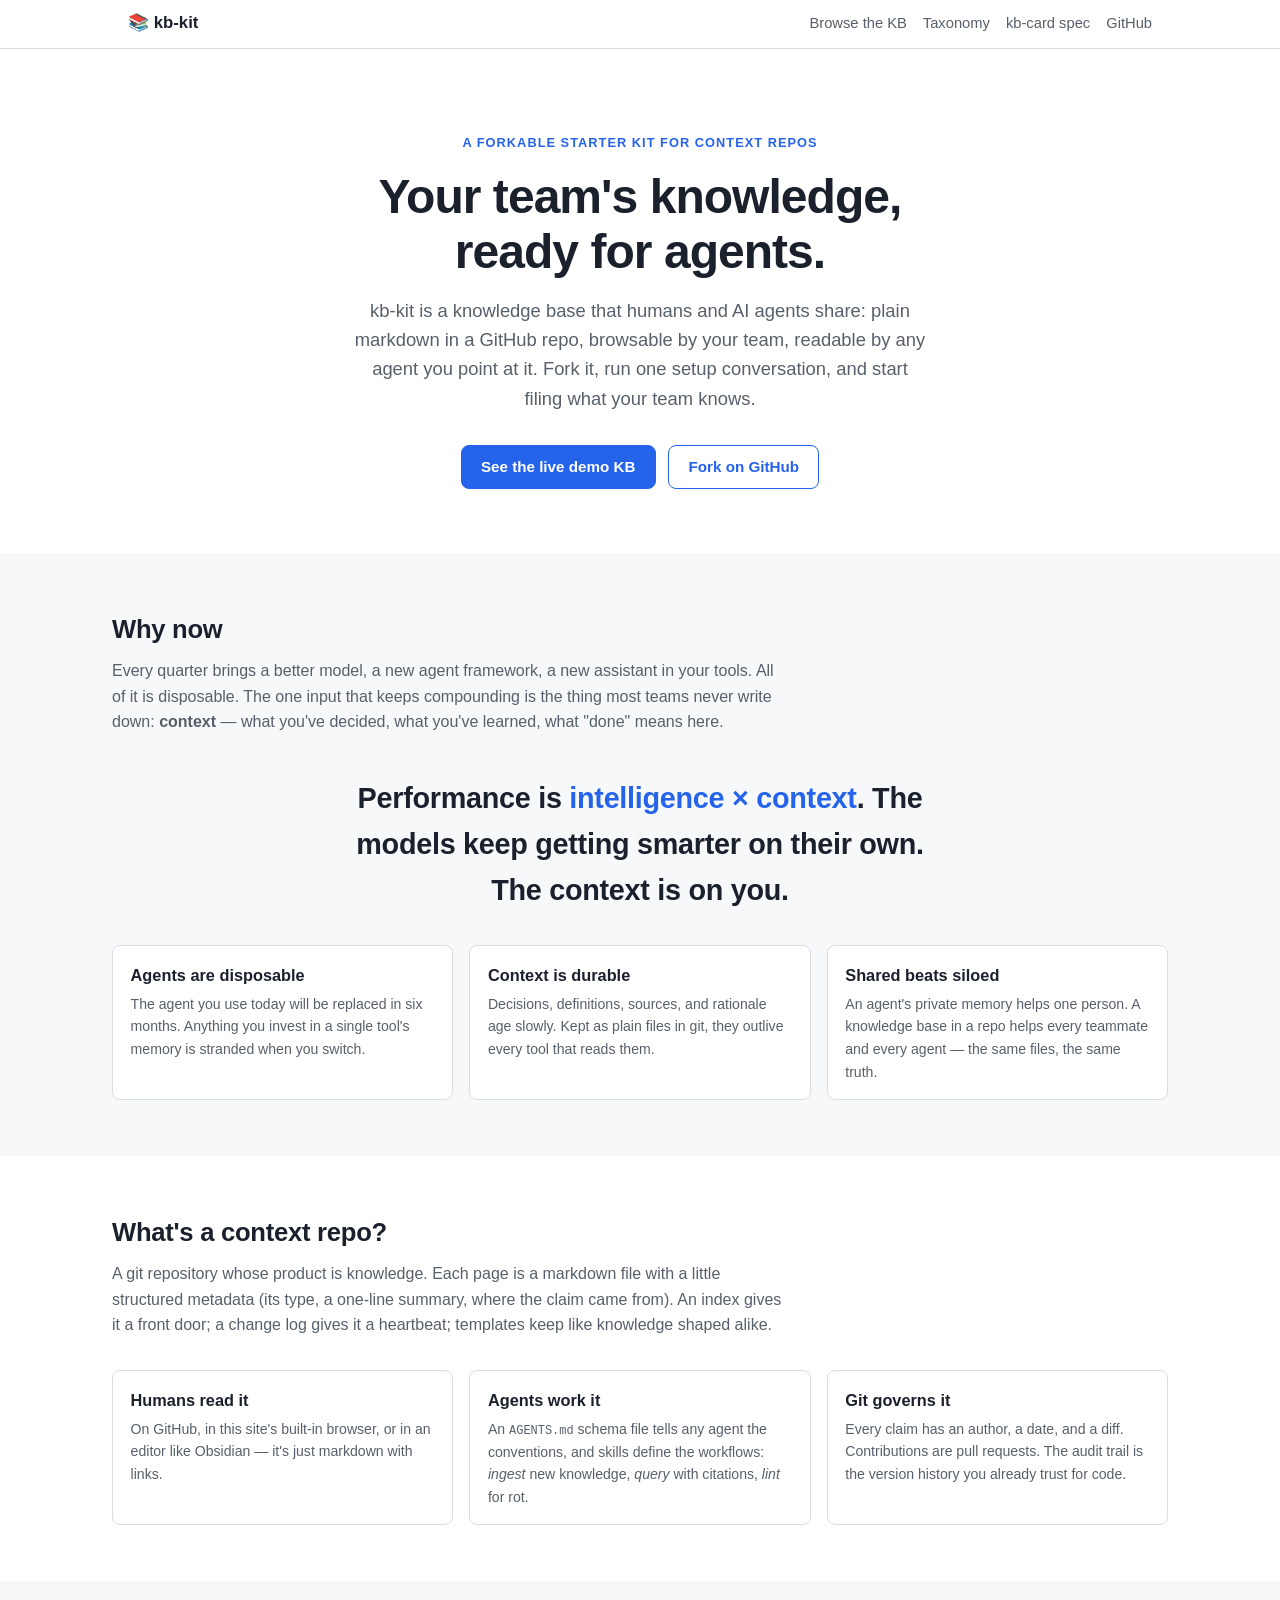
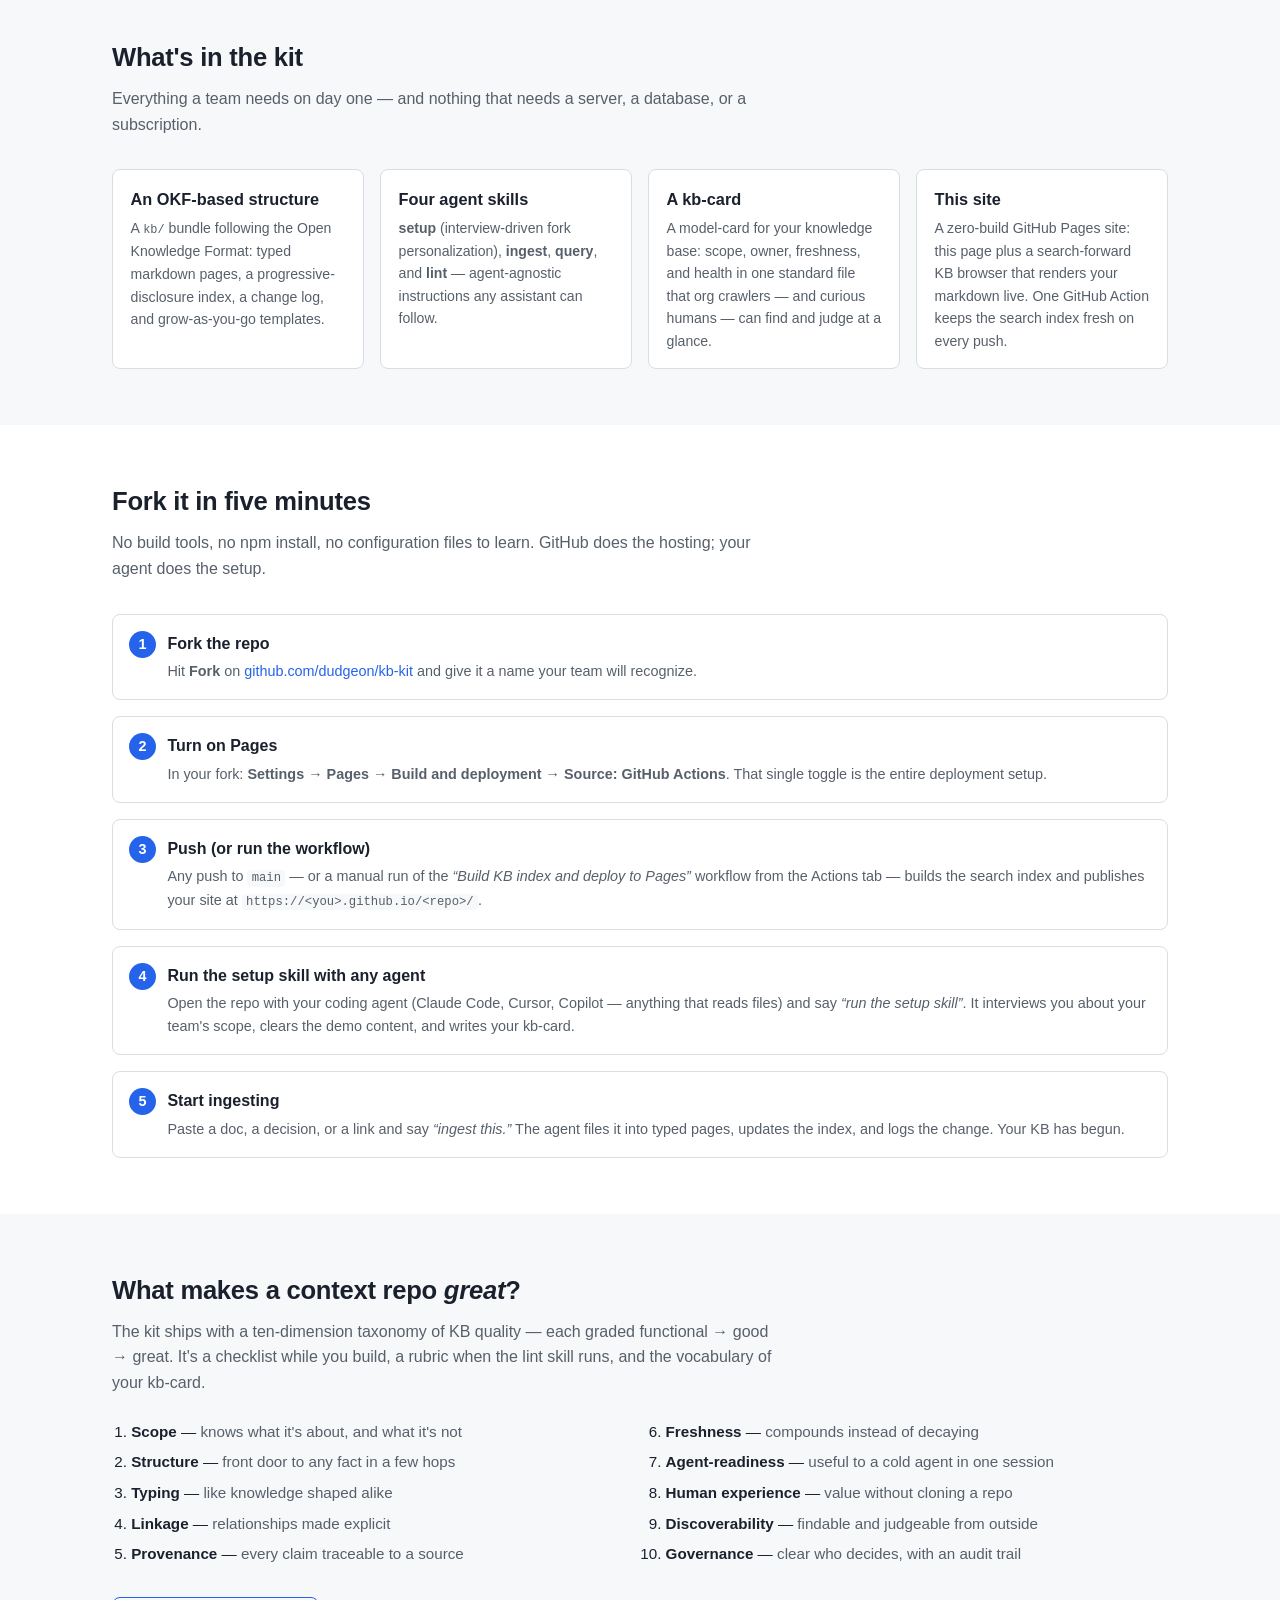
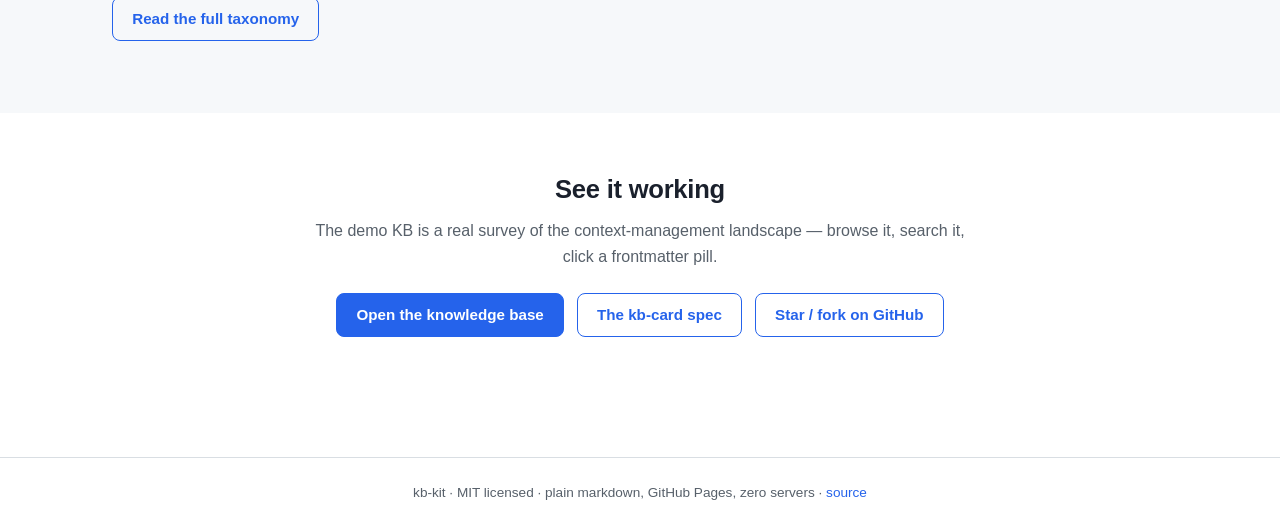
==== index.html @ ea8fd017 "Complete static site: app shell, marketing page, build pipeline, site guide - index.html marketing p" ====
<!doctype html>
<!--
  index.html — the kb-kit marketing / explainer page (site root)
  ==============================================================

  WHAT THIS IS
    The front door of a kb-kit fork's GitHub Pages site. Pure static HTML +
    the shared stylesheet — NO JavaScript is required for this page, no
    external fonts, no CDNs; it renders under a strict CSP. The audience is
    product managers and team leads who have never heard of a "context repo".

  HOW IT FITS
    - Styles: assets/css/site.css (sections 1–4). Brand colors and fonts
      are CSS custom properties at the top of that file — change them there,
      not here.
    - The live KB browser is the sibling page knowledge-base.html; deep KB
      links use its hash routes (#/page/…, #/type/…).

  SAFE TO CUSTOMIZE (forks: make this page yours)
    - All copy. After forking, this page should sell YOUR knowledge base,
      not kb-kit — the setup skill will prompt you to rewrite the hero.
    - Replace github.com/dudgeon/kb-kit links with your repo.
    - Reorder/remove sections; they're independent <section> blocks.

  WILL BREAK THINGS
    - Moving this file out of the repo root (relative links to
      knowledge-base.html and assets/ would dangle).
    - Adding CDN <script>/<link> tags (self-contained is an invariant).
-->
<html lang="en">
<head>
  <meta charset="utf-8">
  <meta name="viewport" content="width=device-width, initial-scale=1">
  <title>kb-kit — your team's knowledge, ready for agents</title>
  <meta name="description" content="A forkable starter kit for context repos: a knowledge base your team and your AI agents read, write, and trust — plain markdown, GitHub Pages, no servers.">
  <meta name="color-scheme" content="light dark">
  <link rel="stylesheet" href="assets/css/site.css">
  <link rel="icon" href="data:image/svg+xml,%3Csvg xmlns='http://www.w3.org/2000/svg' viewBox='0 0 100 100'%3E%3Ctext y='0.9em' font-size='90'%3E%F0%9F%93%9A%3C/text%3E%3C/svg%3E">
</head>
<body>

  <!-- ============================================================ -->
  <!-- Header                                                        -->
  <!-- ============================================================ -->
  <header class="site-header">
    <div class="inner">
      <a class="brand" href="index.html">📚 kb-kit</a>
      <nav aria-label="Site">
        <a href="knowledge-base.html#/">Browse the KB</a>
        <a href="knowledge-base.html#/page/docs/taxonomy.md">Taxonomy</a>
        <a href="knowledge-base.html#/page/docs/kb-card-spec.md">kb-card spec</a>
        <a href="https://github.com/dudgeon/kb-kit" rel="noopener">GitHub</a>
      </nav>
    </div>
  </header>

  <!-- ============================================================ -->
  <!-- Hero                                                          -->
  <!-- ============================================================ -->
  <section class="mk-hero">
    <div class="inner">
      <span class="mk-kicker">A forkable starter kit for context repos</span>
      <h1>Your team's knowledge,<br>ready for agents.</h1>
      <p class="tagline">
        kb-kit is a knowledge base that humans and AI agents share: plain
        markdown in a GitHub repo, browsable by your team, readable by any
        agent you point at it. Fork it, run one setup conversation, and start
        filing what your team knows.
      </p>
      <div class="cta-row">
        <a class="btn btn-primary" href="knowledge-base.html#/">See the live demo KB</a>
        <a class="btn" href="https://github.com/dudgeon/kb-kit" rel="noopener">Fork on GitHub</a>
      </div>
    </div>
  </section>

  <!-- ============================================================ -->
  <!-- Why now                                                       -->
  <!-- ============================================================ -->
  <section class="mk-section mk-section-alt">
    <div class="inner">
      <h2>Why now</h2>
      <p class="lead">
        Every quarter brings a better model, a new agent framework, a new
        assistant in your tools. All of it is disposable. The one input that
        keeps compounding is the thing most teams never write down:
        <strong>context</strong> — what you've decided, what you've learned,
        what "done" means here.
      </p>
      <blockquote class="mk-quote" style="margin-top:2.5rem">
        Performance is <span class="accent">intelligence × context</span>.
        The models keep getting smarter on their own.
        The context is on you.
      </blockquote>
      <div class="mk-grid">
        <div class="card">
          <h3>Agents are disposable</h3>
          <p>The agent you use today will be replaced in six months. Anything
          you invest in a single tool's memory is stranded when you switch.</p>
        </div>
        <div class="card">
          <h3>Context is durable</h3>
          <p>Decisions, definitions, sources, and rationale age slowly. Kept
          as plain files in git, they outlive every tool that reads them.</p>
        </div>
        <div class="card">
          <h3>Shared beats siloed</h3>
          <p>An agent's private memory helps one person. A knowledge base in
          a repo helps every teammate and every agent — the same files, the
          same truth.</p>
        </div>
      </div>
    </div>
  </section>

  <!-- ============================================================ -->
  <!-- What a context repo is                                        -->
  <!-- ============================================================ -->
  <section class="mk-section">
    <div class="inner">
      <h2>What's a context repo?</h2>
      <p class="lead">
        A git repository whose product is knowledge. Each page is a markdown
        file with a little structured metadata (its type, a one-line summary,
        where the claim came from). An index gives it a front door; a change
        log gives it a heartbeat; templates keep like knowledge shaped alike.
      </p>
      <div class="mk-grid">
        <div class="card">
          <h3>Humans read it</h3>
          <p>On GitHub, in this site's built-in browser, or in an editor like
          Obsidian — it's just markdown with links.</p>
        </div>
        <div class="card">
          <h3>Agents work it</h3>
          <p>An <code style="font-size:0.85em">AGENTS.md</code> schema file tells any agent the
          conventions, and skills define the workflows: <em>ingest</em> new
          knowledge, <em>query</em> with citations, <em>lint</em> for rot.</p>
        </div>
        <div class="card">
          <h3>Git governs it</h3>
          <p>Every claim has an author, a date, and a diff. Contributions are
          pull requests. The audit trail is the version history you already
          trust for code.</p>
        </div>
      </div>
    </div>
  </section>

  <!-- ============================================================ -->
  <!-- What the kit includes                                         -->
  <!-- ============================================================ -->
  <section class="mk-section mk-section-alt">
    <div class="inner">
      <h2>What's in the kit</h2>
      <p class="lead">Everything a team needs on day one — and nothing that
      needs a server, a database, or a subscription.</p>
      <div class="mk-grid">
        <div class="card">
          <h3>An OKF-based structure</h3>
          <p>A <code style="font-size:0.85em">kb/</code> bundle following the Open Knowledge
          Format: typed markdown pages, a progressive-disclosure index, a
          change log, and grow-as-you-go templates.</p>
        </div>
        <div class="card">
          <h3>Four agent skills</h3>
          <p><strong>setup</strong> (interview-driven fork personalization),
          <strong>ingest</strong>, <strong>query</strong>, and
          <strong>lint</strong> — agent-agnostic instructions any assistant
          can follow.</p>
        </div>
        <div class="card">
          <h3>A kb-card</h3>
          <p>A model-card for your knowledge base: scope, owner, freshness,
          and health in one standard file that org crawlers — and curious
          humans — can find and judge at a glance.</p>
        </div>
        <div class="card">
          <h3>This site</h3>
          <p>A zero-build GitHub Pages site: this page plus a search-forward
          KB browser that renders your markdown live. One GitHub Action keeps
          the search index fresh on every push.</p>
        </div>
      </div>
    </div>
  </section>

  <!-- ============================================================ -->
  <!-- How to fork in 5 minutes                                      -->
  <!-- ============================================================ -->
  <section class="mk-section">
    <div class="inner">
      <h2>Fork it in five minutes</h2>
      <p class="lead">No build tools, no npm install, no configuration files
      to learn. GitHub does the hosting; your agent does the setup.</p>
      <ol class="mk-steps">
        <li>
          <h3>Fork the repo</h3>
          <p>Hit <strong>Fork</strong> on
          <a href="https://github.com/dudgeon/kb-kit" rel="noopener">github.com/dudgeon/kb-kit</a>
          and give it a name your team will recognize.</p>
        </li>
        <li>
          <h3>Turn on Pages</h3>
          <p>In your fork: <strong>Settings → Pages → Build and deployment →
          Source: GitHub Actions</strong>. That single toggle is the entire
          deployment setup.</p>
        </li>
        <li>
          <h3>Push (or run the workflow)</h3>
          <p>Any push to <code>main</code> — or a manual run of the
          <em>“Build KB index and deploy to Pages”</em> workflow from the
          Actions tab — builds the search index and publishes your site at
          <code>https://&lt;you&gt;.github.io/&lt;repo&gt;/</code>.</p>
        </li>
        <li>
          <h3>Run the setup skill with any agent</h3>
          <p>Open the repo with your coding agent (Claude Code, Cursor,
          Copilot — anything that reads files) and say
          <em>“run the setup skill”</em>. It interviews you about your team's
          scope, clears the demo content, and writes your kb-card.</p>
        </li>
        <li>
          <h3>Start ingesting</h3>
          <p>Paste a doc, a decision, or a link and say <em>“ingest
          this.”</em> The agent files it into typed pages, updates the index,
          and logs the change. Your KB has begun.</p>
        </li>
      </ol>
    </div>
  </section>

  <!-- ============================================================ -->
  <!-- Taxonomy teaser                                               -->
  <!-- ============================================================ -->
  <section class="mk-section mk-section-alt">
    <div class="inner">
      <h2>What makes a context repo <em>great</em>?</h2>
      <p class="lead">
        The kit ships with a ten-dimension taxonomy of KB quality — each
        graded functional → good → great. It's a checklist while you build,
        a rubric when the lint skill runs, and the vocabulary of your
        kb-card.
      </p>
      <ol class="mk-dims">
        <li><b>Scope</b> — <span>knows what it's about, and what it's not</span></li>
        <li><b>Structure</b> — <span>front door to any fact in a few hops</span></li>
        <li><b>Typing</b> — <span>like knowledge shaped alike</span></li>
        <li><b>Linkage</b> — <span>relationships made explicit</span></li>
        <li><b>Provenance</b> — <span>every claim traceable to a source</span></li>
        <li><b>Freshness</b> — <span>compounds instead of decaying</span></li>
        <li><b>Agent-readiness</b> — <span>useful to a cold agent in one session</span></li>
        <li><b>Human experience</b> — <span>value without cloning a repo</span></li>
        <li><b>Discoverability</b> — <span>findable and judgeable from outside</span></li>
        <li><b>Governance</b> — <span>clear who decides, with an audit trail</span></li>
      </ol>
      <p style="margin-top:1.5rem">
        <a class="btn" href="knowledge-base.html#/page/docs/taxonomy.md">Read the full taxonomy</a>
      </p>
    </div>
  </section>

  <!-- ============================================================ -->
  <!-- Final CTA                                                     -->
  <!-- ============================================================ -->
  <section class="mk-section" style="text-align:center">
    <div class="inner">
      <h2>See it working</h2>
      <p class="lead" style="margin:0 auto 1.5rem">
        The demo KB is a real survey of the context-management landscape —
        browse it, search it, click a frontmatter pill.
      </p>
      <div class="cta-row" style="display:flex;gap:0.8rem;justify-content:center;flex-wrap:wrap">
        <a class="btn btn-primary" href="knowledge-base.html#/">Open the knowledge base</a>
        <a class="btn" href="knowledge-base.html#/page/docs/kb-card-spec.md">The kb-card spec</a>
        <a class="btn" href="https://github.com/dudgeon/kb-kit" rel="noopener">Star / fork on GitHub</a>
      </div>
    </div>
  </section>

  <footer class="site-footer">
    kb-kit · MIT licensed · plain markdown, GitHub Pages, zero servers ·
    <a href="https://github.com/dudgeon/kb-kit" rel="noopener">source</a>
  </footer>

</body>
</html>
---- assets/css/site.css ----
/* site.css — the single stylesheet for both kb-kit pages
 * ======================================================================
 *
 * WHAT THIS IS
 *   All styling for index.html (the marketing page) and
 *   knowledge-base.html (the KB browser app). No preprocessor, no
 *   framework, no external fonts — a system font stack and hand-written
 *   CSS so any agent (or human) can read and edit it directly.
 *
 * HOW IT'S ORGANIZED
 *   1. Design tokens (CSS custom properties) — colors, spacing, type.
 *      CHANGE YOUR BRAND HERE and everything downstream follows.
 *   2. Base / reset
 *   3. Shared components: header, footer, pills, cards, buttons
 *   4. Marketing page (index.html) sections — .mk-*
 *   5. KB app (knowledge-base.html) views — .kb-*
 *   6. Rendered-markdown styles — .md-body
 *
 * THEMING
 *   Light is the default; dark overrides live in ONE
 *   `@media (prefers-color-scheme: dark)` block right after the tokens.
 *   To force a theme, copy the dark token block into `:root` (or add a
 *   [data-theme] hook). Never hard-code colors below section 1 — always
 *   use var(--…) so both themes keep working.
 *
 * SAFE TO CUSTOMIZE
 *   - Every token in section 1 (colors, radii, fonts, max-widths).
 *   - Component paddings/typography.
 *
 * WILL BREAK THINGS
 *   - Renaming classes the JS creates (.pill, .card, .kb-*, .md-body …)
 *     without updating assets/js/views.js to match.
 *   - Removing the dark-mode token block (dark users get light colors on
 *     dark OS chrome).
 */

/* ==================================================================== */
/* 1. DESIGN TOKENS — customize your fork's look here                    */
/* ==================================================================== */

:root {
  /* Brand accent — used for links, buttons, highlights. */
  --accent:        #2563eb;   /* primary accent (blue) */
  --accent-strong: #1d4ed8;   /* hover / active accent */
  --accent-soft:   #dbeafe;   /* soft accent background (pills, highlights) */

  /* Surfaces */
  --bg:            #ffffff;   /* page background */
  --bg-alt:        #f6f8fa;   /* alternate sections, cards, code blocks */
  --border:        #d9dee3;   /* hairlines and card borders */

  /* Text */
  --fg:            #1a202c;   /* primary text */
  --fg-muted:      #57606a;   /* secondary text (summaries, captions) */

  /* Semantic */
  --warn-bg:       #fff8e6;   /* warning boxes (missing manifest, 404) */
  --warn-border:   #e6c26e;

  /* Type-pill palette: each KB entity type gets a tint. Types not listed
     fall back to --accent-soft. Add a pair per custom type. */
  --type-note:     #ddf4ff;  --type-note-fg:     #0a5db0;
  --type-topic:    #e6f4e6;  --type-topic-fg:    #1a7f37;
  --type-source:   #fff1e5;  --type-source-fg:   #bc4c00;
  --type-decision: #f3e8ff;  --type-decision-fg: #6e40c9;
  --type-standard: #ffe7f1;  --type-standard-fg: #bf3989;
  --type-tool:     #e7f6f8;  --type-tool-fg:     #036a75;

  /* Typography — system stack: zero network requests, native feel. */
  --font-sans: -apple-system, BlinkMacSystemFont, "Segoe UI", Roboto,
               "Helvetica Neue", Arial, sans-serif;
  --font-mono: ui-monospace, SFMono-Regular, "SF Mono", Menlo, Consolas,
               "Liberation Mono", monospace;

  /* Layout */
  --max-width: 46rem;       /* prose measure for pages and the app */
  --max-width-wide: 66rem;  /* marketing sections and card grids */
  --radius: 8px;
  --radius-pill: 999px;
  --shadow: 0 1px 3px rgba(0, 0, 0, 0.08);

  color-scheme: light dark;   /* let form controls/scrollbars follow theme */
}

/* Dark theme: only tokens change; every rule below inherits the swap. */
@media (prefers-color-scheme: dark) {
  :root {
    --accent:        #6ea8fe;
    --accent-strong: #8fbcff;
    --accent-soft:   #1b3a63;

    --bg:            #0d1117;
    --bg-alt:        #161b22;
    --border:        #30363d;

    --fg:            #e6edf3;
    --fg-muted:      #9198a1;

    --warn-bg:       #2a2410;
    --warn-border:   #6e5a1e;

    --type-note:     #0d3155;  --type-note-fg:     #79c0ff;
    --type-topic:    #12341a;  --type-topic-fg:    #7ee787;
    --type-source:   #3d2107;  --type-source-fg:   #ffa657;
    --type-decision: #2b1a47;  --type-decision-fg: #d2a8ff;
    --type-standard: #42162c;  --type-standard-fg: #ff9bce;
    --type-tool:     #05303a;  --type-tool-fg:     #76e3ea;

    --shadow: 0 1px 3px rgba(0, 0, 0, 0.5);
  }
}

/* ==================================================================== */
/* 2. BASE / RESET                                                       */
/* ==================================================================== */

* { box-sizing: border-box; }

html { -webkit-text-size-adjust: 100%; }

body {
  margin: 0;
  font-family: var(--font-sans);
  font-size: 1rem;
  line-height: 1.6;
  color: var(--fg);
  background: var(--bg);
}

a { color: var(--accent); text-decoration: none; }
a:hover { text-decoration: underline; }

img { max-width: 100%; height: auto; }

code, pre, kbd { font-family: var(--font-mono); }

/* Visually hidden but readable by screen readers (skip links, labels). */
.visually-hidden {
  position: absolute; width: 1px; height: 1px;
  margin: -1px; padding: 0; overflow: hidden;
  clip: rect(0 0 0 0); white-space: nowrap; border: 0;
}

/* ==================================================================== */
/* 3. SHARED COMPONENTS                                                  */
/* ==================================================================== */

/* --- Site header (both pages) ------------------------------------- */
.site-header {
  border-bottom: 1px solid var(--border);
  background: var(--bg);
  position: sticky; top: 0; z-index: 10;
}
.site-header .inner {
  max-width: var(--max-width-wide);
  margin: 0 auto;
  padding: 0.65rem 1rem;
  display: flex; align-items: center; gap: 1rem; flex-wrap: wrap;
}
.site-header .brand {
  font-weight: 700; font-size: 1.05rem; color: var(--fg);
}
.site-header .brand:hover { text-decoration: none; color: var(--accent); }
.site-header nav { display: flex; gap: 1rem; margin-left: auto; flex-wrap: wrap; }
.site-header nav a { color: var(--fg-muted); font-size: 0.92rem; }
.site-header nav a:hover { color: var(--accent); text-decoration: none; }

/* --- Footer -------------------------------------------------------- */
.site-footer {
  border-top: 1px solid var(--border);
  margin-top: 4rem;
  padding: 1.5rem 1rem;
  color: var(--fg-muted);
  font-size: 0.85rem;
  text-align: center;
}

/* --- Pills ---------------------------------------------------------- */
/* Pills render frontmatter: type, tags, and other fields. Clickable
   pills (type/tags) are <a>; inert ones are <span>. */
.pill {
  display: inline-block;
  padding: 0.15rem 0.65rem;
  border-radius: var(--radius-pill);
  font-size: 0.78rem;
  line-height: 1.5;
  background: var(--accent-soft);
  color: var(--accent-strong);
  border: 1px solid transparent;
  white-space: nowrap;
  max-width: 100%;
  overflow: hidden;
  text-overflow: ellipsis;
}
a.pill:hover { text-decoration: none; filter: brightness(0.95); border-color: currentColor; }
.pill .pill-key { opacity: 0.75; font-weight: 400; }
.pill-inert { background: var(--bg-alt); color: var(--fg-muted); border-color: var(--border); }

/* Per-type tints (see tokens). views.js sets class="pill pill-type-<type>". */
.pill-type-note     { background: var(--type-note);     color: var(--type-note-fg); }
.pill-type-topic    { background: var(--type-topic);    color: var(--type-topic-fg); }
.pill-type-source   { background: var(--type-source);   color: var(--type-source-fg); }
.pill-type-decision { background: var(--type-decision); color: var(--type-decision-fg); }
.pill-type-standard { background: var(--type-standard); color: var(--type-standard-fg); }
.pill-type-tool     { background: var(--type-tool);     color: var(--type-tool-fg); }

.pill-row { display: flex; flex-wrap: wrap; gap: 0.4rem; align-items: center; }

/* --- Cards ---------------------------------------------------------- */
.card {
  display: block;
  border: 1px solid var(--border);
  border-radius: var(--radius);
  background: var(--bg);
  padding: 1rem 1.1rem;
  color: inherit;
  transition: border-color 0.12s ease;
}
a.card:hover { text-decoration: none; border-color: var(--accent); }
.card h3 { margin: 0 0 0.3rem; font-size: 1rem; color: var(--accent); }
.card p { margin: 0.25rem 0 0; font-size: 0.88rem; color: var(--fg-muted); }
.card .card-path { font-family: var(--font-mono); font-size: 0.72rem; color: var(--fg-muted); }

.card-grid {
  display: grid;
  grid-template-columns: repeat(auto-fill, minmax(15rem, 1fr));
  gap: 0.9rem;
}

/* --- Buttons -------------------------------------------------------- */
.btn {
  display: inline-block;
  padding: 0.55rem 1.2rem;
  border-radius: var(--radius);
  font-weight: 600;
  font-size: 0.95rem;
  border: 1px solid var(--accent);
  color: var(--accent);
  background: transparent;
}
.btn:hover { text-decoration: none; background: var(--accent-soft); }
.btn-primary { background: var(--accent); color: #fff; }
.btn-primary:hover { background: var(--accent-strong); color: #fff; }
@media (prefers-color-scheme: dark) {
  .btn-primary { color: #0d1117; }
  .btn-primary:hover { color: #0d1117; }
}

/* --- Notices (empty states, errors, build hints) -------------------- */
.notice {
  background: var(--warn-bg);
  border: 1px solid var(--warn-border);
  border-radius: var(--radius);
  padding: 0.9rem 1.1rem;
  font-size: 0.92rem;
}
.notice code { background: transparent; }

/* ==================================================================== */
/* 4. MARKETING PAGE (index.html) — .mk-*                                */
/* ==================================================================== */

.mk-section { padding: 3.5rem 1rem; }
.mk-section .inner { max-width: var(--max-width-wide); margin: 0 auto; }
.mk-section-alt { background: var(--bg-alt); }
.mk-section h2 { font-size: 1.6rem; margin: 0 0 0.5rem; letter-spacing: -0.01em; }
.mk-section .lead { color: var(--fg-muted); max-width: 42rem; margin-top: 0; }

/* Hero */
.mk-hero { padding: 5rem 1rem 4rem; text-align: center; }
.mk-hero .inner { max-width: 44rem; margin: 0 auto; }
.mk-hero h1 {
  font-size: clamp(2rem, 5vw, 3rem);
  line-height: 1.15;
  letter-spacing: -0.02em;
  margin: 0 0 1rem;
}
.mk-hero .tagline { font-size: 1.15rem; color: var(--fg-muted); margin: 0 auto 2rem; max-width: 36rem; }
.mk-hero .cta-row { display: flex; gap: 0.8rem; justify-content: center; flex-wrap: wrap; }
.mk-kicker {
  display: inline-block; margin-bottom: 1rem;
  font-size: 0.8rem; font-weight: 600; letter-spacing: 0.08em;
  text-transform: uppercase; color: var(--accent);
}

/* Three-up feature/step grids */
.mk-grid {
  display: grid; gap: 1rem; margin-top: 2rem;
  grid-template-columns: repeat(auto-fit, minmax(14rem, 1fr));
}
.mk-grid .card h3 { color: var(--fg); font-size: 1.02rem; }

/* Numbered fork steps */
.mk-steps { counter-reset: step; list-style: none; margin: 2rem 0 0; padding: 0; display: grid; gap: 1rem; }
.mk-steps li {
  counter-increment: step;
  border: 1px solid var(--border); border-radius: var(--radius);
  padding: 1rem 1.1rem 1rem 3.4rem; position: relative; background: var(--bg);
}
.mk-steps li::before {
  content: counter(step);
  position: absolute; left: 1rem; top: 1rem;
  width: 1.7rem; height: 1.7rem; border-radius: 50%;
  background: var(--accent); color: #fff;
  display: flex; align-items: center; justify-content: center;
  font-weight: 700; font-size: 0.9rem;
}
@media (prefers-color-scheme: dark) { .mk-steps li::before { color: #0d1117; } }
.mk-steps h3 { margin: 0 0 0.25rem; font-size: 1rem; }
.mk-steps p { margin: 0; font-size: 0.9rem; color: var(--fg-muted); }
.mk-steps code { background: var(--bg-alt); padding: 0.1em 0.35em; border-radius: 4px; font-size: 0.85em; }

/* Big pull-quote line */
.mk-quote {
  font-size: clamp(1.3rem, 3vw, 1.8rem);
  font-weight: 600; letter-spacing: -0.01em;
  text-align: center; max-width: 38rem; margin: 0 auto;
  border: 0; padding: 0;
}
.mk-quote .accent { color: var(--accent); }

/* Taxonomy dimension list (compact two-column) */
.mk-dims { columns: 2; column-gap: 2rem; margin: 1.5rem 0 0; padding: 0 0 0 1.2rem; font-size: 0.95rem; }
.mk-dims li { margin-bottom: 0.4rem; break-inside: avoid; }
.mk-dims li b { color: var(--fg); }
.mk-dims li span { color: var(--fg-muted); }
@media (max-width: 40rem) { .mk-dims { columns: 1; } }

/* ==================================================================== */
/* 5. KB APP (knowledge-base.html) — .kb-*                               */
/* ==================================================================== */

/* The app shell: one column, comfortable prose measure. */
.kb-main {
  max-width: var(--max-width);
  margin: 0 auto;
  padding: 1.5rem 1rem 3rem;
}
.kb-main-wide { max-width: var(--max-width-wide); }

/* Home search box */
.kb-search-box {
  width: 100%;
  font-size: 1.1rem;
  padding: 0.8rem 1rem;
  border: 1.5px solid var(--border);
  border-radius: var(--radius);
  background: var(--bg);
  color: var(--fg);
}
.kb-search-box:focus { outline: 2px solid var(--accent); border-color: var(--accent); }

.kb-section-label {
  font-size: 0.78rem; font-weight: 700; letter-spacing: 0.07em;
  text-transform: uppercase; color: var(--fg-muted);
  margin: 2rem 0 0.7rem;
}

/* Result rows (search + type listings) */
.kb-result {
  display: block;
  padding: 0.8rem 0.2rem;
  border-bottom: 1px solid var(--border);
  color: inherit;
}
.kb-result:hover { text-decoration: none; background: var(--bg-alt); }
.kb-result .r-title { color: var(--accent); font-weight: 600; }
.kb-result .r-summary { font-size: 0.88rem; color: var(--fg-muted); margin: 0.15rem 0 0; }
.kb-result .r-path { font-family: var(--font-mono); font-size: 0.72rem; color: var(--fg-muted); }

/* Page view header: title + pills + affordance bar */
.kb-page-header { margin-bottom: 1.5rem; }
.kb-page-header h1 { margin: 0 0 0.6rem; font-size: 1.9rem; letter-spacing: -0.02em; line-height: 1.2; }
.kb-affordances {
  display: flex; flex-wrap: wrap; gap: 0.3rem 1rem;
  margin-top: 0.8rem; padding-top: 0.7rem;
  border-top: 1px solid var(--border);
  font-size: 0.83rem;
}
.kb-affordances a { color: var(--fg-muted); }
.kb-affordances a:hover { color: var(--accent); }

/* Type view: the template definition rendered above the listing */
.kb-type-def {
  border: 1px solid var(--border);
  border-left: 3px solid var(--accent);
  border-radius: var(--radius);
  background: var(--bg-alt);
  padding: 0.4rem 1.2rem;
  margin: 1.2rem 0 2rem;
  font-size: 0.93rem;
}

/* Loading indicator */
.kb-loading { color: var(--fg-muted); padding: 2rem 0; }

/* ==================================================================== */
/* 6. RENDERED MARKDOWN — .md-body                                       */
/*    Applied to output of assets/js/markdown.js (page + type views).    */
/* ==================================================================== */

.md-body { line-height: 1.65; }
.md-body h1 { font-size: 1.7rem; margin: 1.6em 0 0.5em; letter-spacing: -0.02em; }
.md-body h2 {
  font-size: 1.35rem; margin: 1.6em 0 0.5em;
  padding-bottom: 0.25em; border-bottom: 1px solid var(--border);
}
.md-body h3 { font-size: 1.12rem; margin: 1.4em 0 0.4em; }
.md-body h4, .md-body h5, .md-body h6 { font-size: 1rem; margin: 1.2em 0 0.4em; }
.md-body > :first-child { margin-top: 0; }

.md-body p, .md-body ul, .md-body ol, .md-body blockquote, .md-body table { margin: 0 0 1em; }
.md-body ul, .md-body ol { padding-left: 1.6em; }
.md-body li > ul, .md-body li > ol { margin-bottom: 0; }

.md-body code {
  background: var(--bg-alt);
  border: 1px solid var(--border);
  border-radius: 4px;
  padding: 0.1em 0.35em;
  font-size: 0.85em;
}
.md-body pre {
  background: var(--bg-alt);
  border: 1px solid var(--border);
  border-radius: var(--radius);
  padding: 0.9rem 1.1rem;
  overflow-x: auto;           /* wide code scrolls inside, never the page */
  font-size: 0.85rem;
  line-height: 1.5;
}
.md-body pre code { background: transparent; border: 0; padding: 0; font-size: inherit; }

.md-body blockquote {
  border-left: 3px solid var(--border);
  padding: 0.1rem 1rem;
  color: var(--fg-muted);
}

.md-body hr { border: 0; border-top: 1px solid var(--border); margin: 2rem 0; }

/* Tables scroll horizontally inside their own wrapper (added by markdown.js). */
.md-table-wrap { overflow-x: auto; margin: 0 0 1em; }
.md-body table { border-collapse: collapse; font-size: 0.9rem; width: 100%; margin: 0; }
.md-body th, .md-body td { border: 1px solid var(--border); padding: 0.45rem 0.7rem; text-align: left; }
.md-body th { background: var(--bg-alt); }
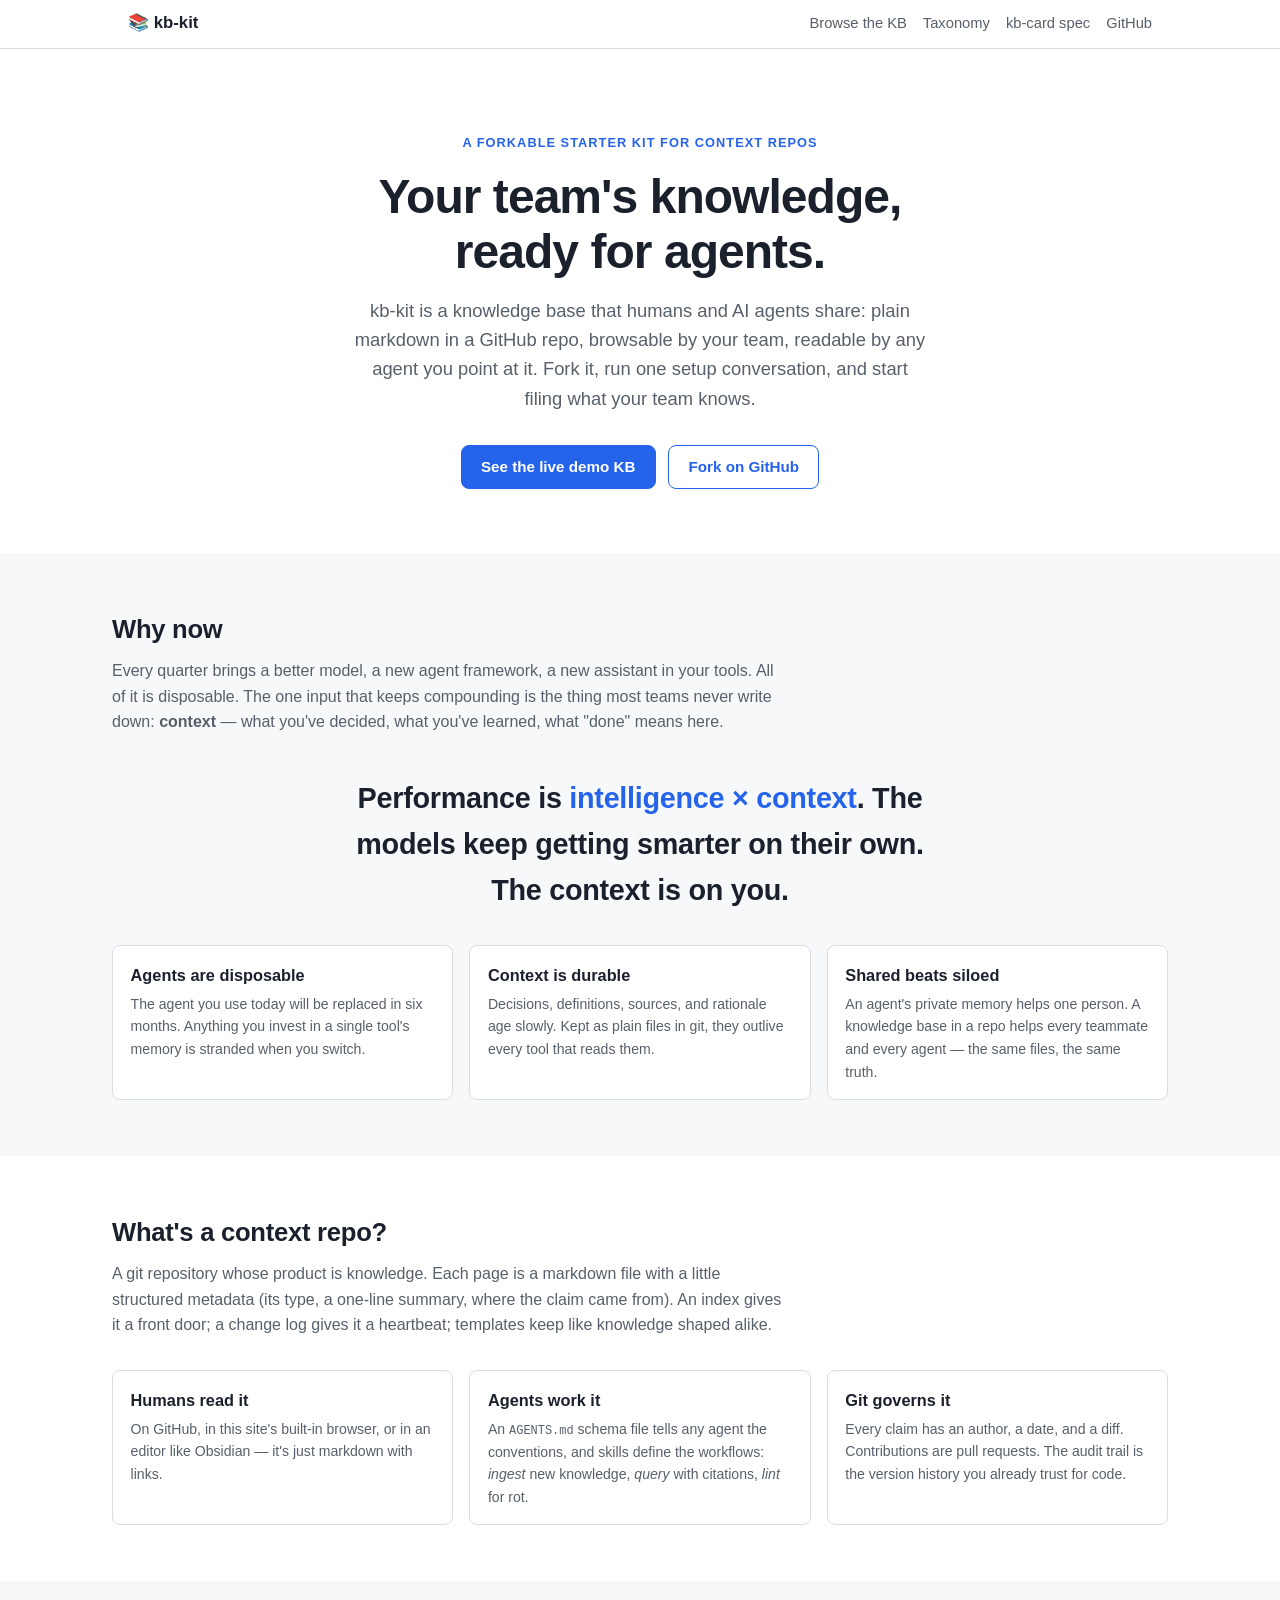
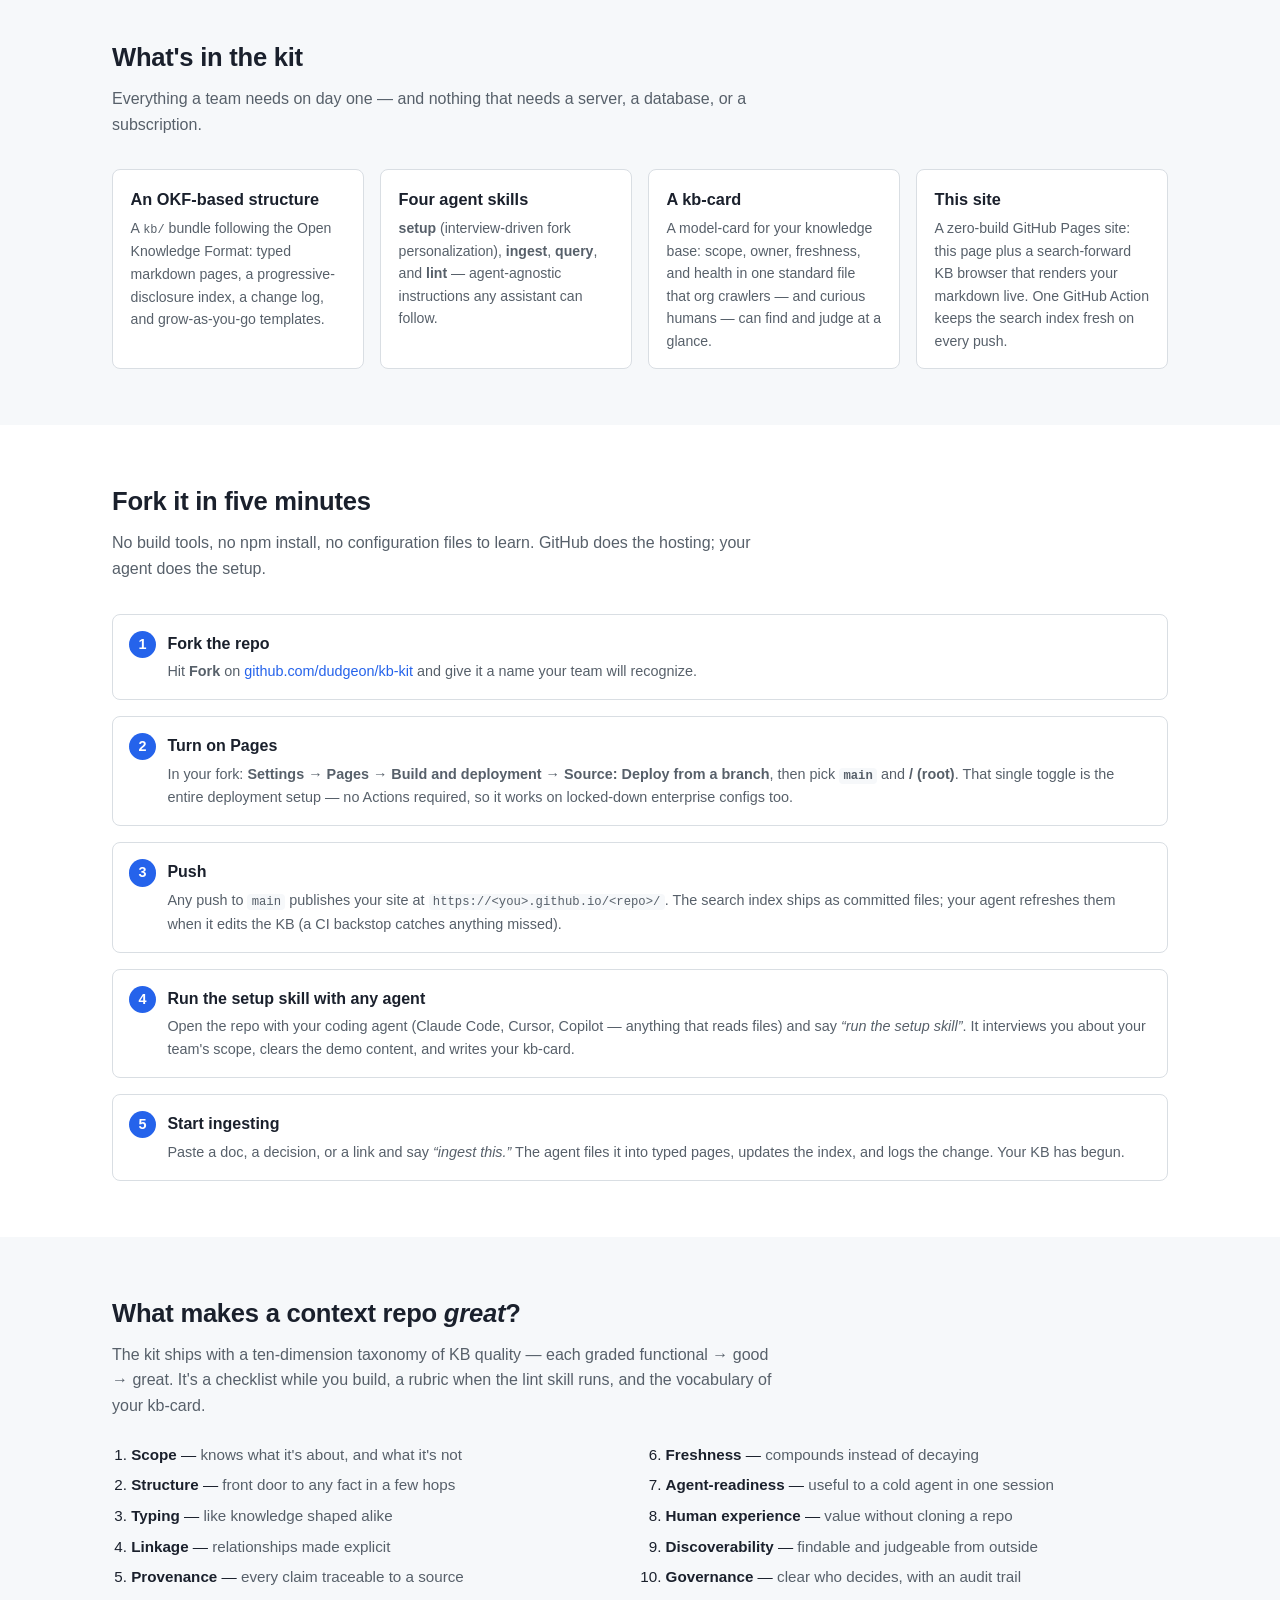
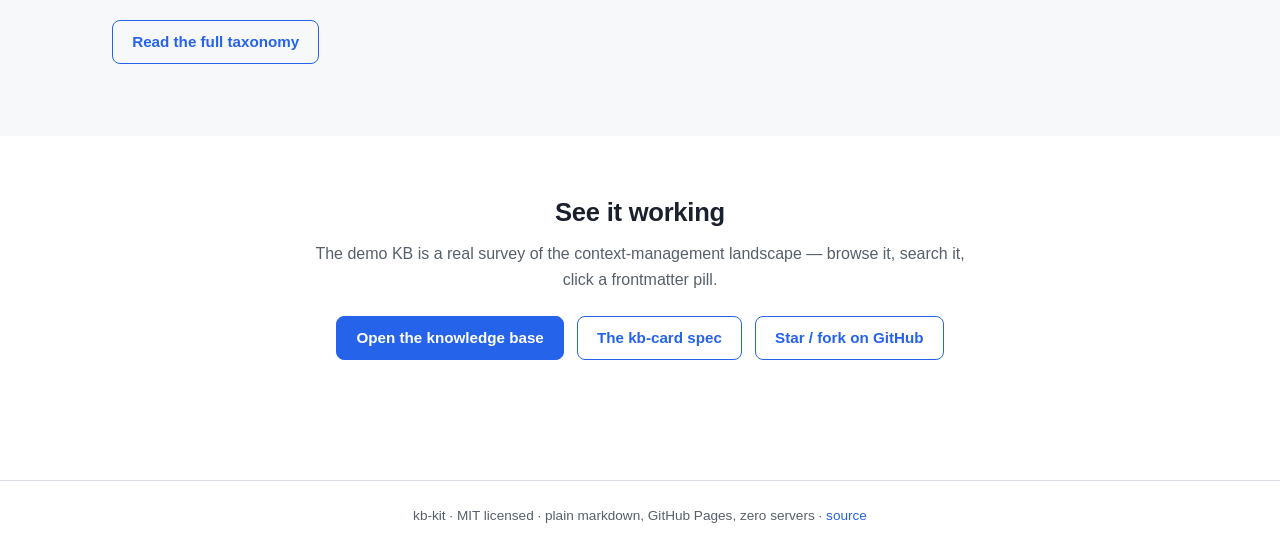
==== commit 25465084: "Switch Pages to branch deployment; Actions demoted to CI backstop (ADR 008) Firm maintainer requirem" ====
--- a/index.html
+++ b/index.html
@@ -203,15 +203,17 @@
         <li>
           <h3>Turn on Pages</h3>
           <p>In your fork: <strong>Settings → Pages → Build and deployment →
-          Source: GitHub Actions</strong>. That single toggle is the entire
-          deployment setup.</p>
-        </li>
-        <li>
-          <h3>Push (or run the workflow)</h3>
-          <p>Any push to <code>main</code> — or a manual run of the
-          <em>“Build KB index and deploy to Pages”</em> workflow from the
-          Actions tab — builds the search index and publishes your site at
-          <code>https://&lt;you&gt;.github.io/&lt;repo&gt;/</code>.</p>
+          Source: Deploy from a branch</strong>, then pick
+          <strong><code>main</code></strong> and <strong>/ (root)</strong>.
+          That single toggle is the entire deployment setup — no Actions
+          required, so it works on locked-down enterprise configs too.</p>
+        </li>
+        <li>
+          <h3>Push</h3>
+          <p>Any push to <code>main</code> publishes your site at
+          <code>https://&lt;you&gt;.github.io/&lt;repo&gt;/</code>. The
+          search index ships as committed files; your agent refreshes them
+          when it edits the KB (a CI backstop catches anything missed).</p>
         </li>
         <li>
           <h3>Run the setup skill with any agent</h3>
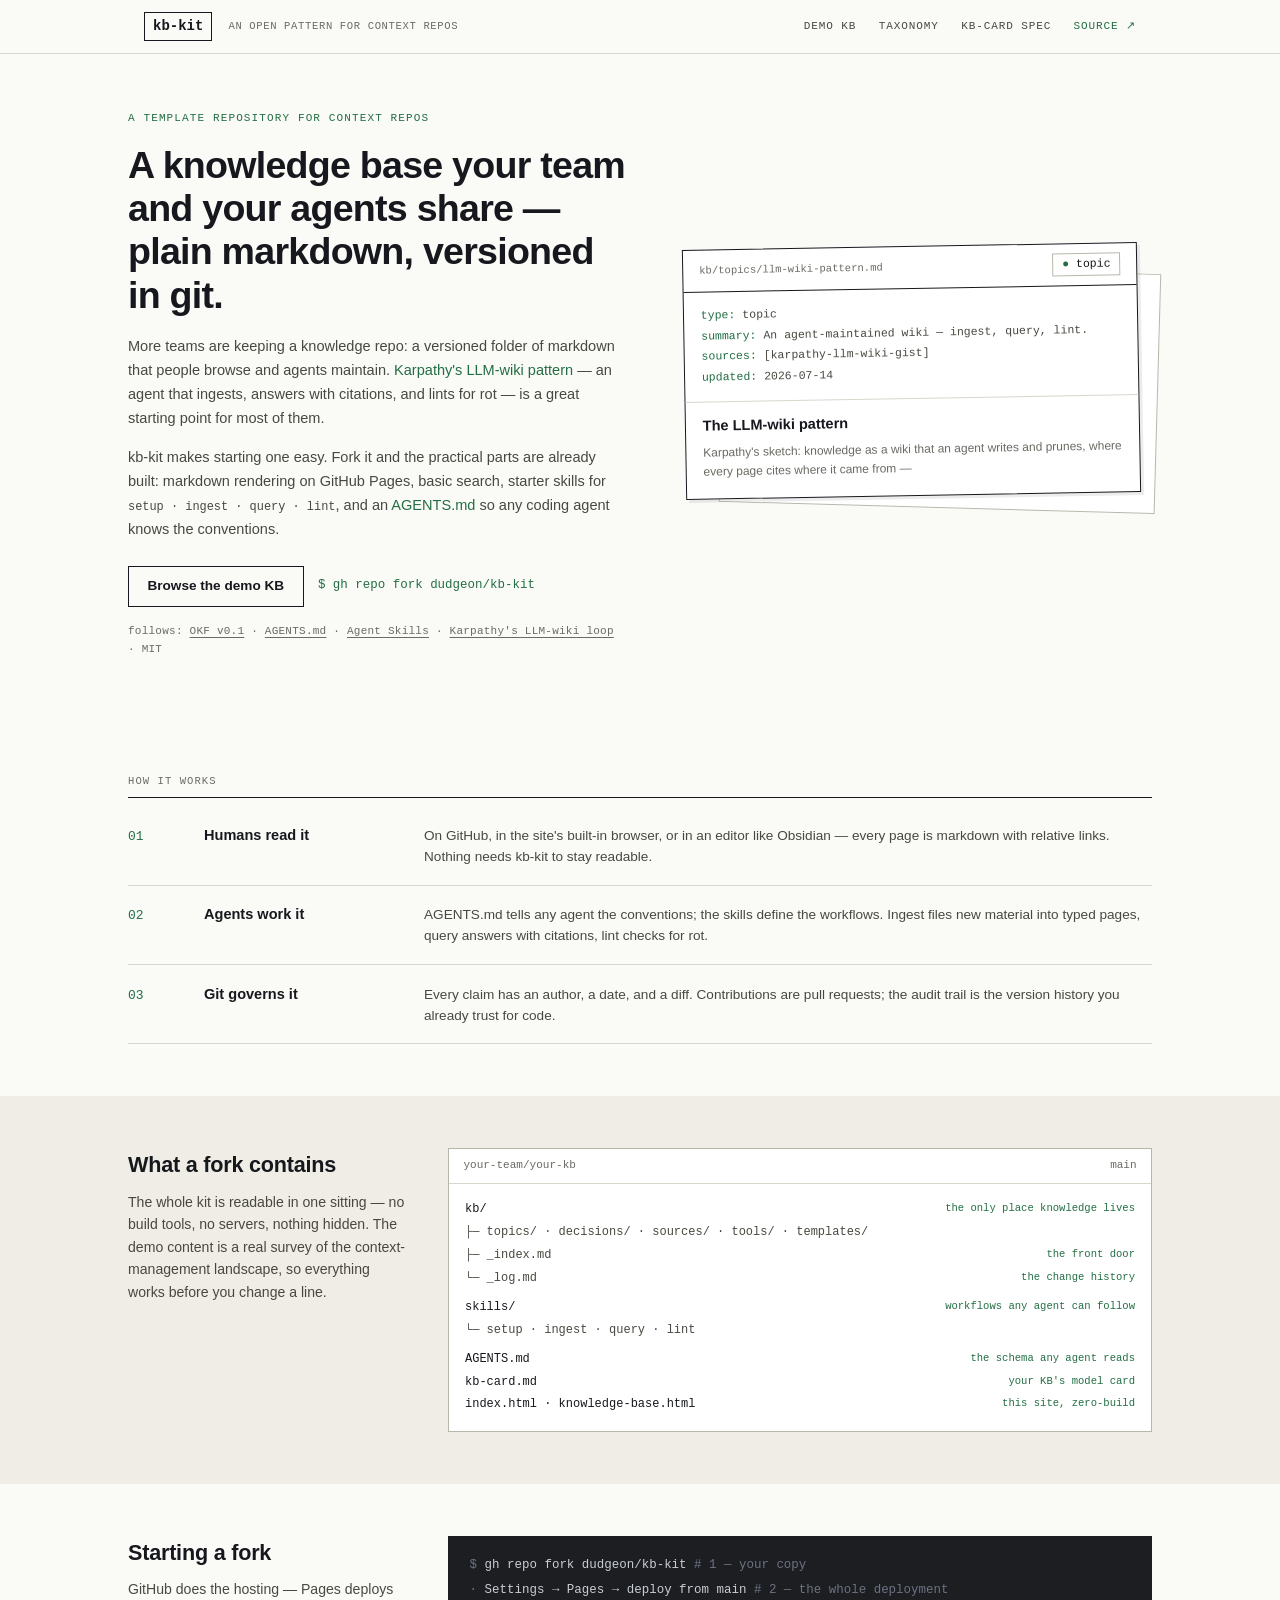
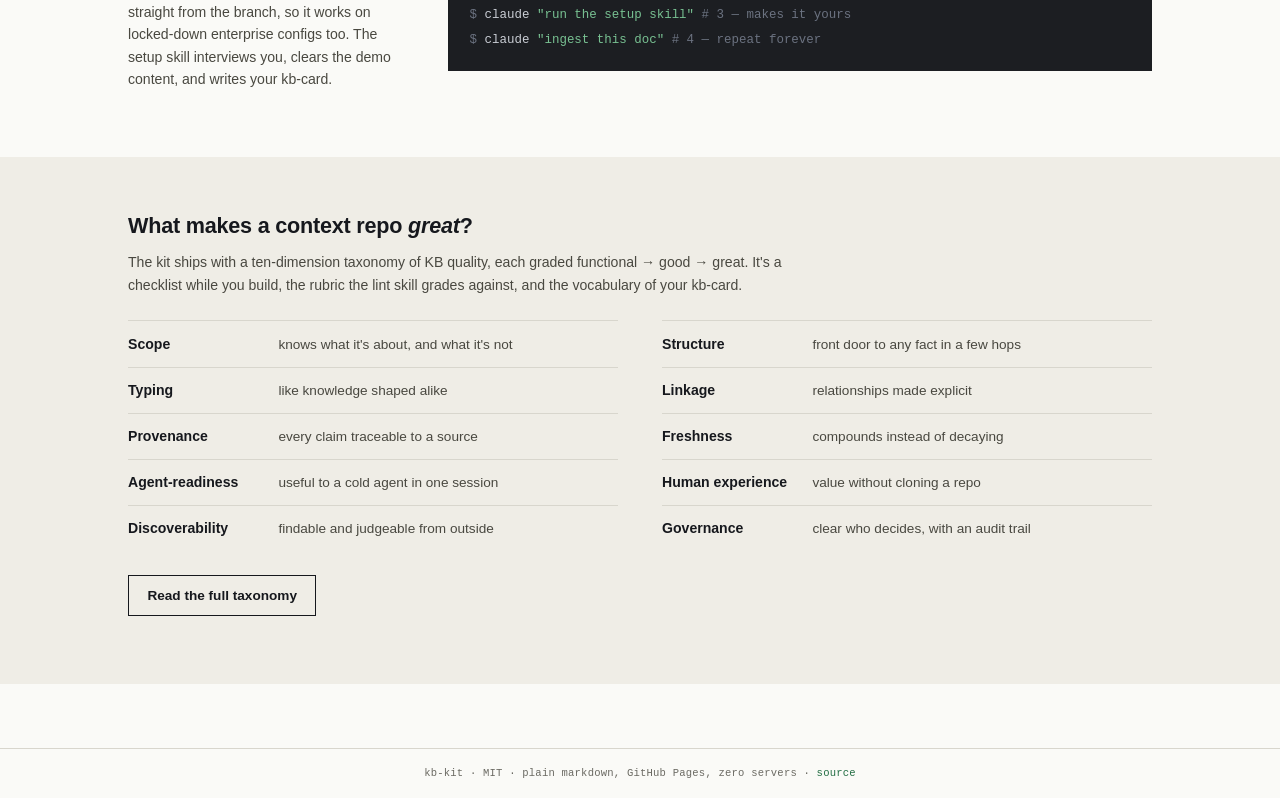
==== commit fceca1f9: "Site redesign: field-manual visual system for index.html + site.css Rewrites index.html (marketing v" ====
--- a/index.html
+++ b/index.html
@@ -1,24 +1,26 @@
 <!doctype html>
 <!--
-  index.html — the kb-kit marketing / explainer page (site root)
-  ==============================================================
+  index.html — the kb-kit explainer page (site root)
+  ==================================================
 
   WHAT THIS IS
     The front door of a kb-kit fork's GitHub Pages site. Pure static HTML +
-    the shared stylesheet — NO JavaScript is required for this page, no
-    external fonts, no CDNs; it renders under a strict CSP. The audience is
-    product managers and team leads who have never heard of a "context repo".
+    the shared stylesheet — no JavaScript, no external fonts, no CDNs; it
+    renders under a strict CSP. Voice per ADR 011: educational and
+    descriptive — explain how the kit works and what lineage it follows;
+    show real artifacts (a KB page, the file tree, the commands) instead
+    of feature cards.
 
   HOW IT FITS
-    - Styles: assets/css/site.css (sections 1–4). Brand colors and fonts
-      are CSS custom properties at the top of that file — change them there,
-      not here.
+    - Styles: assets/css/site.css (sections 1-4). Brand colors and fonts
+      are CSS custom properties at the top of that file — change them
+      there, not here.
     - The live KB browser is the sibling page knowledge-base.html; deep KB
       links use its hash routes (#/page/…, #/type/…).
 
   SAFE TO CUSTOMIZE (forks: make this page yours)
-    - All copy. After forking, this page should sell YOUR knowledge base,
-      not kb-kit — the setup skill will prompt you to rewrite the hero.
+    - All copy. After forking, this page should describe YOUR knowledge
+      base — the setup skill will prompt you to rewrite the hero.
     - Replace github.com/dudgeon/kb-kit links with your repo.
     - Reorder/remove sections; they're independent <section> blocks.
 
@@ -31,230 +33,191 @@
 <head>
   <meta charset="utf-8">
   <meta name="viewport" content="width=device-width, initial-scale=1">
-  <title>kb-kit — your team's knowledge, ready for agents</title>
-  <meta name="description" content="A forkable starter kit for context repos: a knowledge base your team and your AI agents read, write, and trust — plain markdown, GitHub Pages, no servers.">
+  <title>kb-kit — a template repository for context repos</title>
+  <meta name="description" content="A knowledge base your team and your agents share — plain markdown, versioned in git. Fork kb-kit and the practical parts of a Karpathy-style LLM wiki are already built.">
   <meta name="color-scheme" content="light dark">
   <link rel="stylesheet" href="assets/css/site.css">
-  <link rel="icon" href="data:image/svg+xml,%3Csvg xmlns='http://www.w3.org/2000/svg' viewBox='0 0 100 100'%3E%3Ctext y='0.9em' font-size='90'%3E%F0%9F%93%9A%3C/text%3E%3C/svg%3E">
+  <link rel="icon" href="data:image/svg+xml,%3Csvg xmlns='http://www.w3.org/2000/svg' viewBox='0 0 100 100'%3E%3Crect width='100' height='100' fill='%23fafaf7'/%3E%3Crect x='14' y='14' width='72' height='72' fill='none' stroke='%2316181d' stroke-width='8'/%3E%3Ctext x='50' y='66' font-family='monospace' font-size='44' font-weight='bold' text-anchor='middle' fill='%2316181d'%3Ekb%3C/text%3E%3C/svg%3E">
 </head>
 <body>
 
-  <!-- ============================================================ -->
-  <!-- Header                                                        -->
-  <!-- ============================================================ -->
   <header class="site-header">
     <div class="inner">
-      <a class="brand" href="index.html">📚 kb-kit</a>
+      <a class="brand" href="index.html">kb-kit</a>
+      <span class="brand-note">AN OPEN PATTERN FOR CONTEXT REPOS</span>
       <nav aria-label="Site">
-        <a href="knowledge-base.html#/">Browse the KB</a>
+        <a href="knowledge-base.html#/">Demo KB</a>
         <a href="knowledge-base.html#/page/docs/taxonomy.md">Taxonomy</a>
         <a href="knowledge-base.html#/page/docs/kb-card-spec.md">kb-card spec</a>
-        <a href="https://github.com/dudgeon/kb-kit" rel="noopener">GitHub</a>
+        <a class="ext" href="https://github.com/dudgeon/kb-kit" rel="noopener">Source ↗</a>
       </nav>
     </div>
   </header>
 
   <!-- ============================================================ -->
-  <!-- Hero                                                          -->
+  <!-- Hero: what this is, with a real KB page as the artifact       -->
   <!-- ============================================================ -->
   <section class="mk-hero">
     <div class="inner">
-      <span class="mk-kicker">A forkable starter kit for context repos</span>
-      <h1>Your team's knowledge,<br>ready for agents.</h1>
-      <p class="tagline">
-        kb-kit is a knowledge base that humans and AI agents share: plain
-        markdown in a GitHub repo, browsable by your team, readable by any
-        agent you point at it. Fork it, run one setup conversation, and start
-        filing what your team knows.
-      </p>
-      <div class="cta-row">
-        <a class="btn btn-primary" href="knowledge-base.html#/">See the live demo KB</a>
-        <a class="btn" href="https://github.com/dudgeon/kb-kit" rel="noopener">Fork on GitHub</a>
-      </div>
-    </div>
-  </section>
-
-  <!-- ============================================================ -->
-  <!-- Why now                                                       -->
+      <div>
+        <span class="mk-kicker">A template repository for context repos</span>
+        <h1>A knowledge base your team and your agents share — plain markdown, versioned in git.</h1>
+        <p class="tagline">
+          More teams are keeping a knowledge repo: a versioned folder of
+          markdown that people browse and agents maintain.
+          <a href="knowledge-base.html#/page/kb/topics/llm-wiki-pattern.md">Karpathy's
+          LLM-wiki pattern</a> — an agent that ingests, answers with
+          citations, and lints for rot — is a great starting point for most
+          of them.
+        </p>
+        <p class="tagline">
+          kb-kit makes starting one easy. Fork it and the practical parts
+          are already built: markdown rendering on GitHub Pages, basic
+          search, starter skills for <code>setup · ingest · query · lint</code>,
+          and an <a href="knowledge-base.html#/page/AGENTS.md">AGENTS.md</a>
+          so any coding agent knows the conventions.
+        </p>
+        <div class="cta-row">
+          <a class="btn" href="knowledge-base.html#/">Browse the demo KB</a>
+          <span class="cmd-inline">$ gh repo fork dudgeon/kb-kit</span>
+        </div>
+        <p class="mk-lineage">
+          follows:
+          <a href="knowledge-base.html#/page/kb/standards/open-knowledge-format.md">OKF v0.1</a> ·
+          <a href="knowledge-base.html#/page/kb/standards/agents-md.md">AGENTS.md</a> ·
+          <a href="knowledge-base.html#/page/kb/standards/agent-skills.md">Agent Skills</a> ·
+          <a href="knowledge-base.html#/page/kb/topics/llm-wiki-pattern.md">Karpathy's LLM-wiki loop</a> ·
+          MIT
+        </p>
+      </div>
+      <div class="mk-artifact" aria-hidden="true">
+        <div class="shadow-card"></div>
+        <div class="mk-card">
+          <div class="mk-card-head">
+            <span class="path">kb/topics/llm-wiki-pattern.md</span>
+            <span class="pill pill-type-topic">topic</span>
+          </div>
+          <div class="mk-card-fm">
+            <div><span class="key">type:</span> topic</div>
+            <div><span class="key">summary:</span> An agent-maintained wiki — ingest, query, lint.</div>
+            <div><span class="key">sources:</span> [karpathy-llm-wiki-gist]</div>
+            <div><span class="key">updated:</span> 2026-07-14</div>
+          </div>
+          <div class="mk-card-body">
+            <strong>The LLM-wiki pattern</strong>
+            <p>Karpathy's sketch: knowledge as a wiki that an agent writes
+            and prunes, where every page cites where it came from —</p>
+          </div>
+        </div>
+      </div>
+    </div>
+  </section>
+
+  <!-- ============================================================ -->
+  <!-- How it works                                                  -->
+  <!-- ============================================================ -->
+  <section class="mk-section">
+    <div class="inner">
+      <div class="rule-label">How it works</div>
+      <div class="mk-rows">
+        <div class="mk-row">
+          <span class="num">01</span>
+          <h3>Humans read it</h3>
+          <p>On GitHub, in the site's built-in browser, or in an editor like
+          Obsidian — every page is markdown with relative links. Nothing
+          needs kb-kit to stay readable.</p>
+        </div>
+        <div class="mk-row">
+          <span class="num">02</span>
+          <h3>Agents work it</h3>
+          <p>AGENTS.md tells any agent the conventions; the skills define
+          the workflows. Ingest files new material into typed pages, query
+          answers with citations, lint checks for rot.</p>
+        </div>
+        <div class="mk-row">
+          <span class="num">03</span>
+          <h3>Git governs it</h3>
+          <p>Every claim has an author, a date, and a diff. Contributions
+          are pull requests; the audit trail is the version history you
+          already trust for code.</p>
+        </div>
+      </div>
+    </div>
+  </section>
+
+  <!-- ============================================================ -->
+  <!-- What a fork contains                                          -->
   <!-- ============================================================ -->
   <section class="mk-section mk-section-alt">
-    <div class="inner">
-      <h2>Why now</h2>
-      <p class="lead">
-        Every quarter brings a better model, a new agent framework, a new
-        assistant in your tools. All of it is disposable. The one input that
-        keeps compounding is the thing most teams never write down:
-        <strong>context</strong> — what you've decided, what you've learned,
-        what "done" means here.
-      </p>
-      <blockquote class="mk-quote" style="margin-top:2.5rem">
-        Performance is <span class="accent">intelligence × context</span>.
-        The models keep getting smarter on their own.
-        The context is on you.
-      </blockquote>
-      <div class="mk-grid">
-        <div class="card">
-          <h3>Agents are disposable</h3>
-          <p>The agent you use today will be replaced in six months. Anything
-          you invest in a single tool's memory is stranded when you switch.</p>
-        </div>
-        <div class="card">
-          <h3>Context is durable</h3>
-          <p>Decisions, definitions, sources, and rationale age slowly. Kept
-          as plain files in git, they outlive every tool that reads them.</p>
-        </div>
-        <div class="card">
-          <h3>Shared beats siloed</h3>
-          <p>An agent's private memory helps one person. A knowledge base in
-          a repo helps every teammate and every agent — the same files, the
-          same truth.</p>
-        </div>
-      </div>
-    </div>
-  </section>
-
-  <!-- ============================================================ -->
-  <!-- What a context repo is                                        -->
+    <div class="inner mk-split">
+      <div>
+        <h2>What a fork contains</h2>
+        <p class="lead">The whole kit is readable in one sitting — no build
+        tools, no servers, nothing hidden. The demo content is a real survey
+        of the context-management landscape, so everything works before you
+        change a line.</p>
+      </div>
+      <div class="mk-tree">
+        <div class="mk-tree-head"><span>your-team/your-kb</span><span>main</span></div>
+        <div class="mk-tree-body">
+          <div class="row"><span>kb/</span><span class="why">the only place knowledge lives</span></div>
+          <div class="sub">├─ topics/ · decisions/ · sources/ · tools/ · templates/</div>
+          <div class="row"><span class="sub">├─ _index.md</span><span class="why">the front door</span></div>
+          <div class="row"><span class="sub">└─ _log.md</span><span class="why">the change history</span></div>
+          <div class="row gap"><span>skills/</span><span class="why">workflows any agent can follow</span></div>
+          <div class="sub">└─ setup · ingest · query · lint</div>
+          <div class="row gap"><span>AGENTS.md</span><span class="why">the schema any agent reads</span></div>
+          <div class="row"><span>kb-card.md</span><span class="why">your KB's model card</span></div>
+          <div class="row"><span>index.html · knowledge-base.html</span><span class="why">this site, zero-build</span></div>
+        </div>
+      </div>
+    </div>
+  </section>
+
+  <!-- ============================================================ -->
+  <!-- Starting a fork                                               -->
   <!-- ============================================================ -->
   <section class="mk-section">
-    <div class="inner">
-      <h2>What's a context repo?</h2>
-      <p class="lead">
-        A git repository whose product is knowledge. Each page is a markdown
-        file with a little structured metadata (its type, a one-line summary,
-        where the claim came from). An index gives it a front door; a change
-        log gives it a heartbeat; templates keep like knowledge shaped alike.
-      </p>
-      <div class="mk-grid">
-        <div class="card">
-          <h3>Humans read it</h3>
-          <p>On GitHub, in this site's built-in browser, or in an editor like
-          Obsidian — it's just markdown with links.</p>
-        </div>
-        <div class="card">
-          <h3>Agents work it</h3>
-          <p>An <code style="font-size:0.85em">AGENTS.md</code> schema file tells any agent the
-          conventions, and skills define the workflows: <em>ingest</em> new
-          knowledge, <em>query</em> with citations, <em>lint</em> for rot.</p>
-        </div>
-        <div class="card">
-          <h3>Git governs it</h3>
-          <p>Every claim has an author, a date, and a diff. Contributions are
-          pull requests. The audit trail is the version history you already
-          trust for code.</p>
-        </div>
-      </div>
-    </div>
-  </section>
-
-  <!-- ============================================================ -->
-  <!-- What the kit includes                                         -->
-  <!-- ============================================================ -->
-  <section class="mk-section mk-section-alt">
-    <div class="inner">
-      <h2>What's in the kit</h2>
-      <p class="lead">Everything a team needs on day one — and nothing that
-      needs a server, a database, or a subscription.</p>
-      <div class="mk-grid">
-        <div class="card">
-          <h3>An OKF-based structure</h3>
-          <p>A <code style="font-size:0.85em">kb/</code> bundle following the Open Knowledge
-          Format: typed markdown pages, a progressive-disclosure index, a
-          change log, and grow-as-you-go templates.</p>
-        </div>
-        <div class="card">
-          <h3>Four agent skills</h3>
-          <p><strong>setup</strong> (interview-driven fork personalization),
-          <strong>ingest</strong>, <strong>query</strong>, and
-          <strong>lint</strong> — agent-agnostic instructions any assistant
-          can follow.</p>
-        </div>
-        <div class="card">
-          <h3>A kb-card</h3>
-          <p>A model-card for your knowledge base: scope, owner, freshness,
-          and health in one standard file that org crawlers — and curious
-          humans — can find and judge at a glance.</p>
-        </div>
-        <div class="card">
-          <h3>This site</h3>
-          <p>A zero-build GitHub Pages site: this page plus a search-forward
-          KB browser that renders your markdown live. One GitHub Action keeps
-          the search index fresh on every push.</p>
-        </div>
-      </div>
-    </div>
-  </section>
-
-  <!-- ============================================================ -->
-  <!-- How to fork in 5 minutes                                      -->
-  <!-- ============================================================ -->
-  <section class="mk-section">
-    <div class="inner">
-      <h2>Fork it in five minutes</h2>
-      <p class="lead">No build tools, no npm install, no configuration files
-      to learn. GitHub does the hosting; your agent does the setup.</p>
-      <ol class="mk-steps">
-        <li>
-          <h3>Fork the repo</h3>
-          <p>Hit <strong>Fork</strong> on
-          <a href="https://github.com/dudgeon/kb-kit" rel="noopener">github.com/dudgeon/kb-kit</a>
-          and give it a name your team will recognize.</p>
-        </li>
-        <li>
-          <h3>Turn on Pages</h3>
-          <p>In your fork: <strong>Settings → Pages → Build and deployment →
-          Source: Deploy from a branch</strong>, then pick
-          <strong><code>main</code></strong> and <strong>/ (root)</strong>.
-          That single toggle is the entire deployment setup — no Actions
-          required, so it works on locked-down enterprise configs too.</p>
-        </li>
-        <li>
-          <h3>Push</h3>
-          <p>Any push to <code>main</code> publishes your site at
-          <code>https://&lt;you&gt;.github.io/&lt;repo&gt;/</code>. The
-          search index ships as committed files; your agent refreshes them
-          when it edits the KB (a CI backstop catches anything missed).</p>
-        </li>
-        <li>
-          <h3>Run the setup skill with any agent</h3>
-          <p>Open the repo with your coding agent (Claude Code, Cursor,
-          Copilot — anything that reads files) and say
-          <em>“run the setup skill”</em>. It interviews you about your team's
-          scope, clears the demo content, and writes your kb-card.</p>
-        </li>
-        <li>
-          <h3>Start ingesting</h3>
-          <p>Paste a doc, a decision, or a link and say <em>“ingest
-          this.”</em> The agent files it into typed pages, updates the index,
-          and logs the change. Your KB has begun.</p>
-        </li>
-      </ol>
-    </div>
-  </section>
-
-  <!-- ============================================================ -->
-  <!-- Taxonomy teaser                                               -->
+    <div class="inner mk-split">
+      <div>
+        <h2>Starting a fork</h2>
+        <p class="lead">GitHub does the hosting — Pages deploys straight
+        from the branch, so it works on locked-down enterprise configs too.
+        The setup skill interviews you, clears the demo content, and writes
+        your kb-card.</p>
+      </div>
+      <div class="terminal" role="img" aria-label="Four steps: fork the repo, enable Pages, run the setup skill, ingest">
+        <div><span class="dim">$</span> gh repo fork dudgeon/kb-kit <span class="dim"># 1 — your copy</span></div>
+        <div><span class="dim">·</span> Settings → Pages → deploy from main <span class="dim"># 2 — the whole deployment</span></div>
+        <div><span class="dim">$</span> claude <span class="hl">"run the setup skill"</span> <span class="dim"># 3 — makes it yours</span></div>
+        <div><span class="dim">$</span> claude <span class="hl">"ingest this doc"</span> <span class="dim"># 4 — repeat forever</span></div>
+      </div>
+    </div>
+  </section>
+
+  <!-- ============================================================ -->
+  <!-- Taxonomy                                                      -->
   <!-- ============================================================ -->
   <section class="mk-section mk-section-alt">
     <div class="inner">
       <h2>What makes a context repo <em>great</em>?</h2>
       <p class="lead">
-        The kit ships with a ten-dimension taxonomy of KB quality — each
+        The kit ships with a ten-dimension taxonomy of KB quality, each
         graded functional → good → great. It's a checklist while you build,
-        a rubric when the lint skill runs, and the vocabulary of your
-        kb-card.
+        the rubric the lint skill grades against, and the vocabulary of
+        your kb-card.
       </p>
       <ol class="mk-dims">
-        <li><b>Scope</b> — <span>knows what it's about, and what it's not</span></li>
-        <li><b>Structure</b> — <span>front door to any fact in a few hops</span></li>
-        <li><b>Typing</b> — <span>like knowledge shaped alike</span></li>
-        <li><b>Linkage</b> — <span>relationships made explicit</span></li>
-        <li><b>Provenance</b> — <span>every claim traceable to a source</span></li>
-        <li><b>Freshness</b> — <span>compounds instead of decaying</span></li>
-        <li><b>Agent-readiness</b> — <span>useful to a cold agent in one session</span></li>
-        <li><b>Human experience</b> — <span>value without cloning a repo</span></li>
-        <li><b>Discoverability</b> — <span>findable and judgeable from outside</span></li>
-        <li><b>Governance</b> — <span>clear who decides, with an audit trail</span></li>
+        <li><b>Scope</b> <span>knows what it's about, and what it's not</span></li>
+        <li><b>Structure</b> <span>front door to any fact in a few hops</span></li>
+        <li><b>Typing</b> <span>like knowledge shaped alike</span></li>
+        <li><b>Linkage</b> <span>relationships made explicit</span></li>
+        <li><b>Provenance</b> <span>every claim traceable to a source</span></li>
+        <li><b>Freshness</b> <span>compounds instead of decaying</span></li>
+        <li><b>Agent-readiness</b> <span>useful to a cold agent in one session</span></li>
+        <li><b>Human experience</b> <span>value without cloning a repo</span></li>
+        <li><b>Discoverability</b> <span>findable and judgeable from outside</span></li>
+        <li><b>Governance</b> <span>clear who decides, with an audit trail</span></li>
       </ol>
       <p style="margin-top:1.5rem">
         <a class="btn" href="knowledge-base.html#/page/docs/taxonomy.md">Read the full taxonomy</a>
@@ -262,26 +225,8 @@
     </div>
   </section>
 
-  <!-- ============================================================ -->
-  <!-- Final CTA                                                     -->
-  <!-- ============================================================ -->
-  <section class="mk-section" style="text-align:center">
-    <div class="inner">
-      <h2>See it working</h2>
-      <p class="lead" style="margin:0 auto 1.5rem">
-        The demo KB is a real survey of the context-management landscape —
-        browse it, search it, click a frontmatter pill.
-      </p>
-      <div class="cta-row" style="display:flex;gap:0.8rem;justify-content:center;flex-wrap:wrap">
-        <a class="btn btn-primary" href="knowledge-base.html#/">Open the knowledge base</a>
-        <a class="btn" href="knowledge-base.html#/page/docs/kb-card-spec.md">The kb-card spec</a>
-        <a class="btn" href="https://github.com/dudgeon/kb-kit" rel="noopener">Star / fork on GitHub</a>
-      </div>
-    </div>
-  </section>
-
   <footer class="site-footer">
-    kb-kit · MIT licensed · plain markdown, GitHub Pages, zero servers ·
+    kb-kit · MIT · plain markdown, GitHub Pages, zero servers ·
     <a href="https://github.com/dudgeon/kb-kit" rel="noopener">source</a>
   </footer>
 
--- a/assets/css/site.css
+++ b/assets/css/site.css
@@ -2,36 +2,36 @@
  * ======================================================================
  *
  * WHAT THIS IS
- *   All styling for index.html (the marketing page) and
+ *   All styling for index.html (the explainer page) and
  *   knowledge-base.html (the KB browser app). No preprocessor, no
  *   framework, no external fonts — a system font stack and hand-written
  *   CSS so any agent (or human) can read and edit it directly.
+ *
+ * THE SYSTEM ("field manual")
+ *   Paper-toned background, near-black ink, one drafting-green accent.
+ *   The monospace stack does the structural work: labels, metadata,
+ *   frontmatter keys, section headings. Corners are square (--radius: 0);
+ *   shadows are hard offsets, not blurs. Section labels are small mono
+ *   caps over a 1px ink rule.
  *
  * HOW IT'S ORGANIZED
  *   1. Design tokens (CSS custom properties) — colors, spacing, type.
  *      CHANGE YOUR BRAND HERE and everything downstream follows.
  *   2. Base / reset
  *   3. Shared components: header, footer, pills, cards, buttons
- *   4. Marketing page (index.html) sections — .mk-*
+ *   4. Explainer page (index.html) sections — .mk-*
  *   5. KB app (knowledge-base.html) views — .kb-*
  *   6. Rendered-markdown styles — .md-body
  *
  * THEMING
  *   Light is the default; dark overrides live in ONE
  *   `@media (prefers-color-scheme: dark)` block right after the tokens.
- *   To force a theme, copy the dark token block into `:root` (or add a
- *   [data-theme] hook). Never hard-code colors below section 1 — always
- *   use var(--…) so both themes keep working.
- *
- * SAFE TO CUSTOMIZE
- *   - Every token in section 1 (colors, radii, fonts, max-widths).
- *   - Component paddings/typography.
+ *   Never hard-code colors below section 1 — always use var(--…).
  *
  * WILL BREAK THINGS
  *   - Renaming classes the JS creates (.pill, .card, .kb-*, .md-body …)
  *     without updating assets/js/views.js to match.
- *   - Removing the dark-mode token block (dark users get light colors on
- *     dark OS chrome).
+ *   - Removing the dark-mode token block.
  */
 
 /* ==================================================================== */
@@ -39,74 +39,79 @@
 /* ==================================================================== */
 
 :root {
-  /* Brand accent — used for links, buttons, highlights. */
-  --accent:        #2563eb;   /* primary accent (blue) */
-  --accent-strong: #1d4ed8;   /* hover / active accent */
-  --accent-soft:   #dbeafe;   /* soft accent background (pills, highlights) */
+  /* Brand accent — one hue, used sparingly: labels, links, annotations. */
+  --accent:        oklch(0.48 0.10 155);  /* drafting green */
+  --accent-strong: oklch(0.40 0.09 155);  /* hover / active */
+  --accent-soft:   oklch(0.94 0.03 155);  /* soft accent background */
 
   /* Surfaces */
-  --bg:            #ffffff;   /* page background */
-  --bg-alt:        #f6f8fa;   /* alternate sections, cards, code blocks */
-  --border:        #d9dee3;   /* hairlines and card borders */
+  --bg:            #fafaf7;   /* paper */
+  --bg-elev:       #ffffff;   /* cards, inputs, artifacts sitting on paper */
+  --bg-alt:        #efede6;   /* alternate sections */
+  --border:        #d8d6cd;   /* hairlines */
+  --border-dark:   #b9b7ac;   /* pill and control borders */
 
   /* Text */
-  --fg:            #1a202c;   /* primary text */
-  --fg-muted:      #57606a;   /* secondary text (summaries, captions) */
+  --fg:            #16181d;   /* ink */
+  --fg-muted:      #494840;   /* body secondary */
+  --fg-faint:      #6b6a63;   /* metadata, captions, mono labels */
+
+  /* Terminal blocks (clone-to-query, fork steps) */
+  --term-bg:       #1c1e22;
+  --term-fg:       #c9cdd4;
+  --term-dim:      #6b7280;
+  --term-accent:   oklch(0.75 0.10 155);
 
   /* Semantic */
-  --warn-bg:       #fff8e6;   /* warning boxes (missing manifest, 404) */
-  --warn-border:   #e6c26e;
-
-  /* Type-pill palette: each KB entity type gets a tint. Types not listed
-     fall back to --accent-soft. Add a pair per custom type. */
-  --type-note:     #ddf4ff;  --type-note-fg:     #0a5db0;
-  --type-topic:    #e6f4e6;  --type-topic-fg:    #1a7f37;
-  --type-source:   #fff1e5;  --type-source-fg:   #bc4c00;
-  --type-decision: #f3e8ff;  --type-decision-fg: #6e40c9;
-  --type-standard: #ffe7f1;  --type-standard-fg: #bf3989;
-  --type-tool:     #e7f6f8;  --type-tool-fg:     #036a75;
+  --warn-bg:       #f7f0dd;
+  --warn-border:   #cbb26a;
+
+  /* Type pills are monochrome; each type gets a glyph (section 3), not a
+     tint. The --type-* pairs remain as hooks: set them and add a
+     .pill-type-<type> rule if your fork wants tinted types back. */
 
   /* Typography — system stack: zero network requests, native feel. */
   --font-sans: -apple-system, BlinkMacSystemFont, "Segoe UI", Roboto,
                "Helvetica Neue", Arial, sans-serif;
-  --font-mono: ui-monospace, SFMono-Regular, "SF Mono", Menlo, Consolas,
+  --font-mono: ui-monospace, "SF Mono", SFMono-Regular, Menlo, Consolas,
                "Liberation Mono", monospace;
 
   /* Layout */
   --max-width: 46rem;       /* prose measure for pages and the app */
-  --max-width-wide: 66rem;  /* marketing sections and card grids */
-  --radius: 8px;
-  --radius-pill: 999px;
-  --shadow: 0 1px 3px rgba(0, 0, 0, 0.08);
-
-  color-scheme: light dark;   /* let form controls/scrollbars follow theme */
+  --max-width-wide: 64rem;  /* explainer sections */
+  --radius: 0;              /* square corners are part of the system */
+  --radius-pill: 0;
+  --shadow: 3px 3px 0 rgba(22, 24, 29, 0.08);  /* hard offset, no blur */
+
+  color-scheme: light dark;
 }
 
 /* Dark theme: only tokens change; every rule below inherits the swap. */
 @media (prefers-color-scheme: dark) {
   :root {
-    --accent:        #6ea8fe;
-    --accent-strong: #8fbcff;
-    --accent-soft:   #1b3a63;
-
-    --bg:            #0d1117;
-    --bg-alt:        #161b22;
-    --border:        #30363d;
-
-    --fg:            #e6edf3;
-    --fg-muted:      #9198a1;
+    --accent:        oklch(0.72 0.10 155);
+    --accent-strong: oklch(0.80 0.10 155);
+    --accent-soft:   oklch(0.30 0.05 155);
+
+    --bg:            #14161a;
+    --bg-elev:       #1b1e23;
+    --bg-alt:        #1c1f24;
+    --border:        #32363d;
+    --border-dark:   #4a4f57;
+
+    --fg:            #e7e6df;
+    --fg-muted:      #b6b4a9;
+    --fg-faint:      #8e8d83;
+
+    --term-bg:       #101216;
+    --term-fg:       #c9cdd4;
+    --term-dim:      #6b7280;
+    --term-accent:   oklch(0.75 0.10 155);
 
     --warn-bg:       #2a2410;
     --warn-border:   #6e5a1e;
 
-    --type-note:     #0d3155;  --type-note-fg:     #79c0ff;
-    --type-topic:    #12341a;  --type-topic-fg:    #7ee787;
-    --type-source:   #3d2107;  --type-source-fg:   #ffa657;
-    --type-decision: #2b1a47;  --type-decision-fg: #d2a8ff;
-    --type-standard: #42162c;  --type-standard-fg: #ff9bce;
-    --type-tool:     #05303a;  --type-tool-fg:     #76e3ea;
-
-    --shadow: 0 1px 3px rgba(0, 0, 0, 0.5);
+    --shadow: 3px 3px 0 rgba(0, 0, 0, 0.4);
   }
 }
 
@@ -128,17 +133,31 @@
 }
 
 a { color: var(--accent); text-decoration: none; }
-a:hover { text-decoration: underline; }
+a:hover { color: var(--accent-strong); text-decoration: underline; text-underline-offset: 3px; }
 
 img { max-width: 100%; height: auto; }
 
 code, pre, kbd { font-family: var(--font-mono); }
 
-/* Visually hidden but readable by screen readers (skip links, labels). */
+h1, h2, h3 { text-wrap: pretty; }
+
 .visually-hidden {
   position: absolute; width: 1px; height: 1px;
   margin: -1px; padding: 0; overflow: hidden;
   clip: rect(0 0 0 0); white-space: nowrap; border: 0;
+}
+
+/* Small mono label over an ink rule — the system's section marker.
+   Used standalone on the explainer and by .kb-section-label. */
+.rule-label {
+  font-family: var(--font-mono);
+  font-size: 0.66rem;
+  font-weight: 500;
+  letter-spacing: 0.1em;
+  text-transform: uppercase;
+  color: var(--fg-faint);
+  border-bottom: 1px solid var(--fg);
+  padding-bottom: 0.45rem;
 }
 
 /* ==================================================================== */
@@ -154,55 +173,75 @@
 .site-header .inner {
   max-width: var(--max-width-wide);
   margin: 0 auto;
-  padding: 0.65rem 1rem;
+  padding: 0.75rem 1rem;
   display: flex; align-items: center; gap: 1rem; flex-wrap: wrap;
 }
 .site-header .brand {
-  font-weight: 700; font-size: 1.05rem; color: var(--fg);
-}
-.site-header .brand:hover { text-decoration: none; color: var(--accent); }
-.site-header nav { display: flex; gap: 1rem; margin-left: auto; flex-wrap: wrap; }
-.site-header nav a { color: var(--fg-muted); font-size: 0.92rem; }
+  font-family: var(--font-mono);
+  font-weight: 700; font-size: 0.875rem;
+  color: var(--fg);
+  border: 1.5px solid var(--fg);
+  padding: 0.15rem 0.5rem;
+}
+.site-header .brand:hover { text-decoration: none; color: var(--bg); background: var(--fg); }
+.site-header .brand-note {
+  font-family: var(--font-mono);
+  font-size: 0.66rem; letter-spacing: 0.06em;
+  color: var(--fg-faint);
+}
+.site-header nav { display: flex; gap: 1.4rem; margin-left: auto; flex-wrap: wrap; }
+.site-header nav a {
+  font-family: var(--font-mono);
+  font-size: 0.69rem; letter-spacing: 0.08em; text-transform: uppercase;
+  color: var(--fg-muted);
+}
 .site-header nav a:hover { color: var(--accent); text-decoration: none; }
+.site-header nav a.ext { color: var(--accent); }
 
 /* --- Footer -------------------------------------------------------- */
 .site-footer {
   border-top: 1px solid var(--border);
   margin-top: 4rem;
-  padding: 1.5rem 1rem;
-  color: var(--fg-muted);
-  font-size: 0.85rem;
+  padding: 1rem;
+  font-family: var(--font-mono);
+  font-size: 0.66rem;
+  letter-spacing: 0.02em;
+  color: var(--fg-faint);
   text-align: center;
 }
+.site-footer a { color: var(--accent); }
 
 /* --- Pills ---------------------------------------------------------- */
-/* Pills render frontmatter: type, tags, and other fields. Clickable
-   pills (type/tags) are <a>; inert ones are <span>. */
+/* Monochrome chips; a glyph per type replaces the old per-type tints.
+   Clickable pills (type/tags) are <a>; inert ones are <span>. */
 .pill {
   display: inline-block;
-  padding: 0.15rem 0.65rem;
-  border-radius: var(--radius-pill);
-  font-size: 0.78rem;
-  line-height: 1.5;
-  background: var(--accent-soft);
-  color: var(--accent-strong);
-  border: 1px solid transparent;
+  padding: 0.1rem 0.55rem;
+  font-family: var(--font-mono);
+  font-size: 0.72rem;
+  line-height: 1.6;
+  background: var(--bg-elev);
+  color: var(--fg);
+  border: 1px solid var(--border-dark);
   white-space: nowrap;
   max-width: 100%;
   overflow: hidden;
   text-overflow: ellipsis;
 }
-a.pill:hover { text-decoration: none; filter: brightness(0.95); border-color: currentColor; }
-.pill .pill-key { opacity: 0.75; font-weight: 400; }
-.pill-inert { background: var(--bg-alt); color: var(--fg-muted); border-color: var(--border); }
-
-/* Per-type tints (see tokens). views.js sets class="pill pill-type-<type>". */
-.pill-type-note     { background: var(--type-note);     color: var(--type-note-fg); }
-.pill-type-topic    { background: var(--type-topic);    color: var(--type-topic-fg); }
-.pill-type-source   { background: var(--type-source);   color: var(--type-source-fg); }
-.pill-type-decision { background: var(--type-decision); color: var(--type-decision-fg); }
-.pill-type-standard { background: var(--type-standard); color: var(--type-standard-fg); }
-.pill-type-tool     { background: var(--type-tool);     color: var(--type-tool-fg); }
+a.pill:hover { text-decoration: none; border-color: var(--fg); }
+.pill .pill-key { color: var(--fg-faint); font-weight: 400; }
+.pill-inert { background: transparent; color: var(--fg-faint); border-color: var(--border); }
+
+/* Type glyphs. Add a rule per custom type your fork defines. */
+.pill-type-note::before,     .pill-type-topic::before,
+.pill-type-source::before,   .pill-type-decision::before,
+.pill-type-standard::before, .pill-type-tool::before { color: var(--accent); }
+.pill-type-note::before     { content: "◦ "; }
+.pill-type-topic::before    { content: "● "; }
+.pill-type-source::before   { content: "→ "; }
+.pill-type-decision::before { content: "◆ "; }
+.pill-type-standard::before { content: "§ "; }
+.pill-type-tool::before     { content: "▲ "; }
 
 .pill-row { display: flex; flex-wrap: wrap; gap: 0.4rem; align-items: center; }
 
@@ -210,16 +249,15 @@
 .card {
   display: block;
   border: 1px solid var(--border);
-  border-radius: var(--radius);
-  background: var(--bg);
+  background: var(--bg-elev);
   padding: 1rem 1.1rem;
   color: inherit;
   transition: border-color 0.12s ease;
 }
-a.card:hover { text-decoration: none; border-color: var(--accent); }
-.card h3 { margin: 0 0 0.3rem; font-size: 1rem; color: var(--accent); }
-.card p { margin: 0.25rem 0 0; font-size: 0.88rem; color: var(--fg-muted); }
-.card .card-path { font-family: var(--font-mono); font-size: 0.72rem; color: var(--fg-muted); }
+a.card:hover { text-decoration: none; border-color: var(--fg); }
+.card h3 { margin: 0 0 0.3rem; font-size: 0.95rem; color: var(--fg); }
+.card p { margin: 0.25rem 0 0; font-size: 0.85rem; color: var(--fg-muted); }
+.card .card-path { font-family: var(--font-mono); font-size: 0.72rem; color: var(--fg-faint); }
 
 .card-grid {
   display: grid;
@@ -230,182 +268,362 @@
 /* --- Buttons -------------------------------------------------------- */
 .btn {
   display: inline-block;
-  padding: 0.55rem 1.2rem;
-  border-radius: var(--radius);
+  padding: 0.55rem 1.15rem;
   font-weight: 600;
-  font-size: 0.95rem;
-  border: 1px solid var(--accent);
-  color: var(--accent);
+  font-size: 0.85rem;
+  border: 1.5px solid var(--fg);
+  color: var(--fg);
   background: transparent;
 }
-.btn:hover { text-decoration: none; background: var(--accent-soft); }
-.btn-primary { background: var(--accent); color: #fff; }
-.btn-primary:hover { background: var(--accent-strong); color: #fff; }
-@media (prefers-color-scheme: dark) {
-  .btn-primary { color: #0d1117; }
-  .btn-primary:hover { color: #0d1117; }
-}
+.btn:hover { text-decoration: none; color: var(--fg); background: var(--bg-alt); }
+.btn-primary { background: var(--fg); color: var(--bg); }
+.btn-primary:hover { background: var(--fg); color: var(--bg); opacity: 0.85; }
+
+/* Inline mono command shown beside a button ("$ gh repo fork …"). */
+.cmd-inline { font-family: var(--font-mono); font-size: 0.78rem; color: var(--accent); }
+
+/* --- Terminal block ------------------------------------------------- */
+.terminal {
+  background: var(--term-bg);
+  color: var(--term-fg);
+  font-family: var(--font-mono);
+  font-size: 0.78rem;
+  line-height: 2;
+  padding: 1.1rem 1.35rem;
+  overflow-x: auto;
+}
+.terminal .dim { color: var(--term-dim); }
+.terminal .hl  { color: var(--term-accent); }
 
 /* --- Notices (empty states, errors, build hints) -------------------- */
 .notice {
   background: var(--warn-bg);
   border: 1px solid var(--warn-border);
-  border-radius: var(--radius);
   padding: 0.9rem 1.1rem;
   font-size: 0.92rem;
 }
 .notice code { background: transparent; }
 
 /* ==================================================================== */
-/* 4. MARKETING PAGE (index.html) — .mk-*                                */
-/* ==================================================================== */
-
-.mk-section { padding: 3.5rem 1rem; }
+/* 4. EXPLAINER PAGE (index.html) — .mk-*                                */
+/* ==================================================================== */
+
+.mk-section { padding: 3.25rem 1rem; }
 .mk-section .inner { max-width: var(--max-width-wide); margin: 0 auto; }
 .mk-section-alt { background: var(--bg-alt); }
-.mk-section h2 { font-size: 1.6rem; margin: 0 0 0.5rem; letter-spacing: -0.01em; }
-.mk-section .lead { color: var(--fg-muted); max-width: 42rem; margin-top: 0; }
-
-/* Hero */
-.mk-hero { padding: 5rem 1rem 4rem; text-align: center; }
-.mk-hero .inner { max-width: 44rem; margin: 0 auto; }
+.mk-section h2 { font-size: 1.35rem; margin: 0 0 0.5rem; letter-spacing: -0.01em; }
+.mk-section .lead { color: var(--fg-muted); font-size: 0.88rem; max-width: 42rem; margin-top: 0; line-height: 1.6; }
+
+.mk-kicker {
+  display: block; margin-bottom: 1rem;
+  font-family: var(--font-mono);
+  font-size: 0.69rem; letter-spacing: 0.1em;
+  text-transform: uppercase; color: var(--accent);
+}
+
+/* Hero: text column + artifact column. */
+.mk-hero { padding: 3.5rem 1rem 3.25rem; }
+.mk-hero .inner {
+  max-width: var(--max-width-wide); margin: 0 auto;
+  display: grid; grid-template-columns: 1.05fr 1fr; gap: 3.25rem;
+  align-items: center;
+}
+@media (max-width: 56rem) { .mk-hero .inner { grid-template-columns: 1fr; } }
 .mk-hero h1 {
-  font-size: clamp(2rem, 5vw, 3rem);
+  font-size: clamp(1.7rem, 3.4vw, 2.35rem);
   line-height: 1.15;
   letter-spacing: -0.02em;
-  margin: 0 0 1rem;
-}
-.mk-hero .tagline { font-size: 1.15rem; color: var(--fg-muted); margin: 0 auto 2rem; max-width: 36rem; }
-.mk-hero .cta-row { display: flex; gap: 0.8rem; justify-content: center; flex-wrap: wrap; }
-.mk-kicker {
-  display: inline-block; margin-bottom: 1rem;
-  font-size: 0.8rem; font-weight: 600; letter-spacing: 0.08em;
-  text-transform: uppercase; color: var(--accent);
-}
-
-/* Three-up feature/step grids */
-.mk-grid {
-  display: grid; gap: 1rem; margin-top: 2rem;
-  grid-template-columns: repeat(auto-fit, minmax(14rem, 1fr));
-}
-.mk-grid .card h3 { color: var(--fg); font-size: 1.02rem; }
-
-/* Numbered fork steps */
-.mk-steps { counter-reset: step; list-style: none; margin: 2rem 0 0; padding: 0; display: grid; gap: 1rem; }
-.mk-steps li {
-  counter-increment: step;
-  border: 1px solid var(--border); border-radius: var(--radius);
-  padding: 1rem 1.1rem 1rem 3.4rem; position: relative; background: var(--bg);
-}
-.mk-steps li::before {
-  content: counter(step);
-  position: absolute; left: 1rem; top: 1rem;
-  width: 1.7rem; height: 1.7rem; border-radius: 50%;
-  background: var(--accent); color: #fff;
-  display: flex; align-items: center; justify-content: center;
-  font-weight: 700; font-size: 0.9rem;
-}
-@media (prefers-color-scheme: dark) { .mk-steps li::before { color: #0d1117; } }
-.mk-steps h3 { margin: 0 0 0.25rem; font-size: 1rem; }
-.mk-steps p { margin: 0; font-size: 0.9rem; color: var(--fg-muted); }
-.mk-steps code { background: var(--bg-alt); padding: 0.1em 0.35em; border-radius: 4px; font-size: 0.85em; }
-
-/* Big pull-quote line */
-.mk-quote {
-  font-size: clamp(1.3rem, 3vw, 1.8rem);
-  font-weight: 600; letter-spacing: -0.01em;
-  text-align: center; max-width: 38rem; margin: 0 auto;
-  border: 0; padding: 0;
-}
-.mk-quote .accent { color: var(--accent); }
-
-/* Taxonomy dimension list (compact two-column) */
-.mk-dims { columns: 2; column-gap: 2rem; margin: 1.5rem 0 0; padding: 0 0 0 1.2rem; font-size: 0.95rem; }
-.mk-dims li { margin-bottom: 0.4rem; break-inside: avoid; }
-.mk-dims li b { color: var(--fg); }
+  margin: 0 0 1.1rem;
+}
+.mk-hero .tagline {
+  font-size: 0.91rem; line-height: 1.65;
+  color: var(--fg-muted); margin: 0 0 0.9rem;
+}
+.mk-hero .tagline code { font-size: 0.82em; }
+.mk-hero .cta-row { display: flex; gap: 0.9rem; align-items: center; flex-wrap: wrap; margin: 1.5rem 0 1rem; }
+.mk-lineage {
+  font-family: var(--font-mono);
+  font-size: 0.69rem; letter-spacing: 0.02em;
+  color: var(--fg-faint);
+}
+.mk-lineage a { color: var(--fg-faint); text-decoration: underline; text-underline-offset: 3px; }
+.mk-lineage a:hover { color: var(--accent); }
+
+/* The frontmatter card artifact (hero): a real KB page, slightly rotated,
+   over a blank offset card. */
+.mk-artifact { position: relative; min-height: 18rem; }
+.mk-artifact .shadow-card {
+  position: absolute; top: 1.4rem; right: -0.4rem;
+  width: 92%; height: 15rem;
+  background: var(--bg-elev); border: 1px solid var(--border-dark);
+  transform: rotate(1.6deg);
+}
+.mk-card {
+  position: absolute; top: 0; left: 0.4rem; width: 96%;
+  background: var(--bg-elev);
+  border: 1px solid var(--fg);
+  transform: rotate(-1deg);
+  box-shadow: var(--shadow);
+}
+.mk-card-head {
+  display: flex; gap: 0.5rem; align-items: center;
+  padding: 0.55rem 1rem;
+  border-bottom: 1px solid var(--fg);
+}
+.mk-card-head .path { font-family: var(--font-mono); font-size: 0.66rem; color: var(--fg-faint); }
+.mk-card-head .pill { margin-left: auto; }
+.mk-card-fm {
+  padding: 0.8rem 1.05rem;
+  font-family: var(--font-mono);
+  font-size: 0.72rem; line-height: 1.8;
+  color: var(--fg-muted);
+  border-bottom: 1px solid var(--border);
+}
+.mk-card-fm .key { color: var(--accent); }
+.mk-card-body { padding: 0.8rem 1.05rem 1rem; }
+.mk-card-body strong { display: block; font-size: 0.91rem; margin-bottom: 0.3rem; color: var(--fg); }
+.mk-card-body p { margin: 0; font-size: 0.75rem; line-height: 1.65; color: var(--fg-faint); }
+
+/* Numbered hairline rows ("how it works"). */
+.mk-rows { margin-top: 0.5rem; }
+.mk-row {
+  display: grid; grid-template-columns: 3.5rem 12.5rem 1fr; gap: 0 1.25rem;
+  padding: 1.1rem 0;
+  border-bottom: 1px solid var(--border);
+  align-items: baseline;
+}
+@media (max-width: 40rem) { .mk-row { grid-template-columns: 3rem 1fr; } .mk-row p { grid-column: 2; } }
+.mk-row .num { font-family: var(--font-mono); font-size: 0.81rem; color: var(--accent); }
+.mk-row h3 { margin: 0; font-size: 0.91rem; }
+.mk-row p { margin: 0; font-size: 0.85rem; color: var(--fg-muted); line-height: 1.55; }
+
+/* Annotated file tree ("what a fork contains"). */
+.mk-tree {
+  border: 1px solid var(--border-dark);
+  background: var(--bg-elev);
+}
+.mk-tree-head {
+  display: flex; justify-content: space-between;
+  padding: 0.5rem 0.9rem;
+  border-bottom: 1px solid var(--border);
+  font-family: var(--font-mono); font-size: 0.69rem; color: var(--fg-faint);
+}
+.mk-tree-body { padding: 0.9rem 1rem; font-family: var(--font-mono); font-size: 0.75rem; line-height: 1.9; }
+.mk-tree-body .row { display: flex; justify-content: space-between; gap: 1rem; }
+.mk-tree-body .sub { color: var(--fg-muted); }
+.mk-tree-body .why { color: var(--accent); font-size: 0.66rem; text-align: right; }
+.mk-tree-body .gap { margin-top: 0.4rem; }
+
+/* Two-column split used by tree + terminal sections: lead left, artifact right. */
+.mk-split {
+  display: grid; grid-template-columns: 17.5rem 1fr; gap: 2.5rem;
+  align-items: start;
+}
+@media (max-width: 52rem) { .mk-split { grid-template-columns: 1fr; } }
+
+/* Taxonomy dimension rows (two-column on wide screens). */
+.mk-dims {
+  list-style: none; margin: 1.5rem 0 0; padding: 0;
+  display: grid; grid-template-columns: 1fr 1fr; gap: 0 2.75rem;
+}
+@media (max-width: 44rem) { .mk-dims { grid-template-columns: 1fr; } }
+.mk-dims li {
+  display: flex; gap: 0.9rem; align-items: baseline;
+  border-top: 1px solid var(--border);
+  padding: 0.7rem 0;
+  font-size: 0.85rem;
+}
+.mk-dims li b { color: var(--fg); min-width: 8.5rem; font-size: 0.88rem; }
 .mk-dims li span { color: var(--fg-muted); }
-@media (max-width: 40rem) { .mk-dims { columns: 1; } }
 
 /* ==================================================================== */
 /* 5. KB APP (knowledge-base.html) — .kb-*                               */
 /* ==================================================================== */
 
-/* The app shell: one column, comfortable prose measure. */
 .kb-main {
   max-width: var(--max-width);
   margin: 0 auto;
-  padding: 1.5rem 1rem 3rem;
+  padding: 1.75rem 1rem 3rem;
 }
 .kb-main-wide { max-width: var(--max-width-wide); }
+
+/* Home masthead — eyebrow / name / description / mono meta row */
+.kb-masthead {
+  margin: 0.4rem 0 1.6rem;
+  padding-bottom: 1.3rem;
+  border-bottom: 1px solid var(--fg);
+}
+.kb-eyebrow {
+  font-family: var(--font-mono);
+  font-size: 0.69rem; font-weight: 500; letter-spacing: 0.1em;
+  text-transform: uppercase; color: var(--accent);
+  margin-bottom: 0.55rem;
+}
+.kb-masthead h1 {
+  margin: 0 0 0.4rem;
+  font-size: 1.8rem;
+  line-height: 1.15;
+  letter-spacing: -0.02em;
+}
+.kb-masthead-desc {
+  margin: 0 0 0.85rem;
+  font-size: 0.91rem;
+  line-height: 1.6;
+  color: var(--fg-muted);
+  max-width: 38rem;
+}
+.kb-meta-row {
+  display: flex; flex-wrap: wrap; gap: 0.85rem;
+  font-family: var(--font-mono);
+  font-size: 0.69rem;
+  color: var(--fg-faint);
+}
+.kb-meta-row a { color: var(--accent); }
+.kb-meta-row .dot { display: none; }  /* mono gap does the separating */
 
 /* Home search box */
 .kb-search-box {
   width: 100%;
-  font-size: 1.1rem;
-  padding: 0.8rem 1rem;
-  border: 1.5px solid var(--border);
-  border-radius: var(--radius);
-  background: var(--bg);
+  font-family: var(--font-mono);
+  font-size: 0.85rem;
+  padding: 0.75rem 0.95rem;
+  border: 1.5px solid var(--fg);
+  border-radius: 0;
+  background: var(--bg-elev);
   color: var(--fg);
 }
-.kb-search-box:focus { outline: 2px solid var(--accent); border-color: var(--accent); }
+.kb-search-box::placeholder { color: var(--fg-faint); }
+.kb-search-box:focus { outline: 2px solid var(--accent); outline-offset: -1px; }
+
+/* Honest-search note + clone-to-query command */
+.kb-search-note {
+  margin: 0.7rem 0 0.5rem;
+  font-size: 0.78rem;
+  line-height: 1.6;
+  color: var(--fg-faint);
+}
+.kb-clone-block { display: flex; align-items: stretch; gap: 0.5rem; }
+.kb-clone-block pre {
+  flex: 1;
+  margin: 0;
+  padding: 0.6rem 0.85rem;
+  background: var(--term-bg);
+  border: 0;
+  overflow-x: auto;
+}
+.kb-clone-block code {
+  font-family: var(--font-mono);
+  font-size: 0.72rem;
+  color: var(--term-fg);
+  white-space: pre;
+}
+.kb-copy-btn {
+  flex: none;
+  padding: 0 0.85rem;
+  font-family: var(--font-mono);
+  font-size: 0.66rem;
+  letter-spacing: 0.06em;
+  text-transform: uppercase;
+  color: var(--fg-muted);
+  background: var(--bg-elev);
+  border: 1px solid var(--border-dark);
+  cursor: pointer;
+}
+.kb-copy-btn:hover { border-color: var(--fg); color: var(--fg); }
+
+/* Explanatory prose paragraphs on the home view */
+.kb-flow-note {
+  margin: 0 0 0.8rem;
+  font-size: 0.81rem;
+  color: var(--fg-faint);
+  line-height: 1.6;
+}
+.kb-flow-note a { color: var(--accent); }
+
+/* "How to add knowledge" — numbered intake doors */
+.kb-doors {
+  counter-reset: door;
+  list-style: none;
+  margin: 0 0 0.9rem;
+  padding: 0;
+  font-size: 0.85rem;
+  line-height: 1.6;
+}
+.kb-doors li {
+  counter-increment: door;
+  position: relative;
+  padding: 0.75rem 0 0.75rem 2.1rem;
+  border-bottom: 1px solid var(--border);
+}
+.kb-doors li:last-child { border-bottom: 0; }
+.kb-doors li::before {
+  content: "0" counter(door);
+  position: absolute; left: 0; top: 0.85rem;
+  font-family: var(--font-mono);
+  font-size: 0.75rem;
+  color: var(--accent);
+}
 
 .kb-section-label {
-  font-size: 0.78rem; font-weight: 700; letter-spacing: 0.07em;
-  text-transform: uppercase; color: var(--fg-muted);
-  margin: 2rem 0 0.7rem;
-}
-
-/* Result rows (search + type listings) */
+  font-family: var(--font-mono);
+  font-size: 0.66rem; font-weight: 500; letter-spacing: 0.1em;
+  text-transform: uppercase; color: var(--fg-faint);
+  border-bottom: 1px solid var(--fg);
+  padding-bottom: 0.45rem;
+  margin: 2.25rem 0 0.85rem;
+}
+
+/* Result rows (search + type + recent listings) */
 .kb-result {
   display: block;
-  padding: 0.8rem 0.2rem;
+  padding: 0.85rem 0.2rem;
   border-bottom: 1px solid var(--border);
   color: inherit;
 }
 .kb-result:hover { text-decoration: none; background: var(--bg-alt); }
-.kb-result .r-title { color: var(--accent); font-weight: 600; }
-.kb-result .r-summary { font-size: 0.88rem; color: var(--fg-muted); margin: 0.15rem 0 0; }
-.kb-result .r-path { font-family: var(--font-mono); font-size: 0.72rem; color: var(--fg-muted); }
+.kb-result .r-title { color: var(--fg); font-weight: 600; font-size: 0.95rem; }
+.kb-result:hover .r-title { color: var(--accent-strong); }
+.kb-result .r-summary { font-size: 0.81rem; color: var(--fg-muted); margin: 0.2rem 0 0; }
+.kb-result .r-path { font-family: var(--font-mono); font-size: 0.66rem; color: var(--fg-faint); margin-top: 0.2rem; }
 
 /* Page view header: title + pills + affordance bar */
 .kb-page-header { margin-bottom: 1.5rem; }
-.kb-page-header h1 { margin: 0 0 0.6rem; font-size: 1.9rem; letter-spacing: -0.02em; line-height: 1.2; }
+.kb-page-header h1 { margin: 0.3rem 0 0.7rem; font-size: 1.8rem; letter-spacing: -0.02em; line-height: 1.15; }
 .kb-affordances {
-  display: flex; flex-wrap: wrap; gap: 0.3rem 1rem;
-  margin-top: 0.8rem; padding-top: 0.7rem;
+  display: flex; flex-wrap: wrap; gap: 0.3rem 1.2rem;
+  margin-top: 0.9rem; padding-top: 0.65rem;
   border-top: 1px solid var(--border);
-  font-size: 0.83rem;
-}
-.kb-affordances a { color: var(--fg-muted); }
+  font-family: var(--font-mono);
+  font-size: 0.69rem;
+  letter-spacing: 0.03em;
+}
+.kb-affordances a { color: var(--fg-faint); }
 .kb-affordances a:hover { color: var(--accent); }
 
 /* Type view: the template definition rendered above the listing */
 .kb-type-def {
-  border: 1px solid var(--border);
-  border-left: 3px solid var(--accent);
-  border-radius: var(--radius);
-  background: var(--bg-alt);
+  border: 1px solid var(--border-dark);
+  background: var(--bg-elev);
   padding: 0.4rem 1.2rem;
   margin: 1.2rem 0 2rem;
   font-size: 0.93rem;
+  box-shadow: var(--shadow);
 }
 
 /* Loading indicator */
-.kb-loading { color: var(--fg-muted); padding: 2rem 0; }
+.kb-loading { color: var(--fg-faint); font-family: var(--font-mono); font-size: 0.78rem; padding: 2rem 0; }
 
 /* ==================================================================== */
 /* 6. RENDERED MARKDOWN — .md-body                                       */
-/*    Applied to output of assets/js/markdown.js (page + type views).    */
 /* ==================================================================== */
 
 .md-body { line-height: 1.65; }
-.md-body h1 { font-size: 1.7rem; margin: 1.6em 0 0.5em; letter-spacing: -0.02em; }
+.md-body h1 { font-size: 1.6rem; margin: 1.6em 0 0.5em; letter-spacing: -0.02em; }
 .md-body h2 {
-  font-size: 1.35rem; margin: 1.6em 0 0.5em;
-  padding-bottom: 0.25em; border-bottom: 1px solid var(--border);
-}
-.md-body h3 { font-size: 1.12rem; margin: 1.4em 0 0.4em; }
+  font-size: 1.25rem; margin: 1.6em 0 0.5em;
+  padding-bottom: 0.3em; border-bottom: 1px solid var(--border);
+}
+.md-body h3 { font-size: 1.08rem; margin: 1.4em 0 0.4em; }
 .md-body h4, .md-body h5, .md-body h6 { font-size: 1rem; margin: 1.2em 0 0.4em; }
 .md-body > :first-child { margin-top: 0; }
 
@@ -416,31 +634,34 @@
 .md-body code {
   background: var(--bg-alt);
   border: 1px solid var(--border);
-  border-radius: 4px;
   padding: 0.1em 0.35em;
   font-size: 0.85em;
 }
 .md-body pre {
   background: var(--bg-alt);
   border: 1px solid var(--border);
-  border-radius: var(--radius);
   padding: 0.9rem 1.1rem;
-  overflow-x: auto;           /* wide code scrolls inside, never the page */
+  overflow-x: auto;
   font-size: 0.85rem;
   line-height: 1.5;
 }
 .md-body pre code { background: transparent; border: 0; padding: 0; font-size: inherit; }
 
 .md-body blockquote {
-  border-left: 3px solid var(--border);
+  border-left: 2px solid var(--accent);
   padding: 0.1rem 1rem;
   color: var(--fg-muted);
 }
 
 .md-body hr { border: 0; border-top: 1px solid var(--border); margin: 2rem 0; }
 
-/* Tables scroll horizontally inside their own wrapper (added by markdown.js). */
 .md-table-wrap { overflow-x: auto; margin: 0 0 1em; }
 .md-body table { border-collapse: collapse; font-size: 0.9rem; width: 100%; margin: 0; }
 .md-body th, .md-body td { border: 1px solid var(--border); padding: 0.45rem 0.7rem; text-align: left; }
-.md-body th { background: var(--bg-alt); }
+.md-body th {
+  background: var(--bg-alt);
+  font-family: var(--font-mono);
+  font-size: 0.72rem;
+  letter-spacing: 0.05em;
+  text-transform: uppercase;
+}
